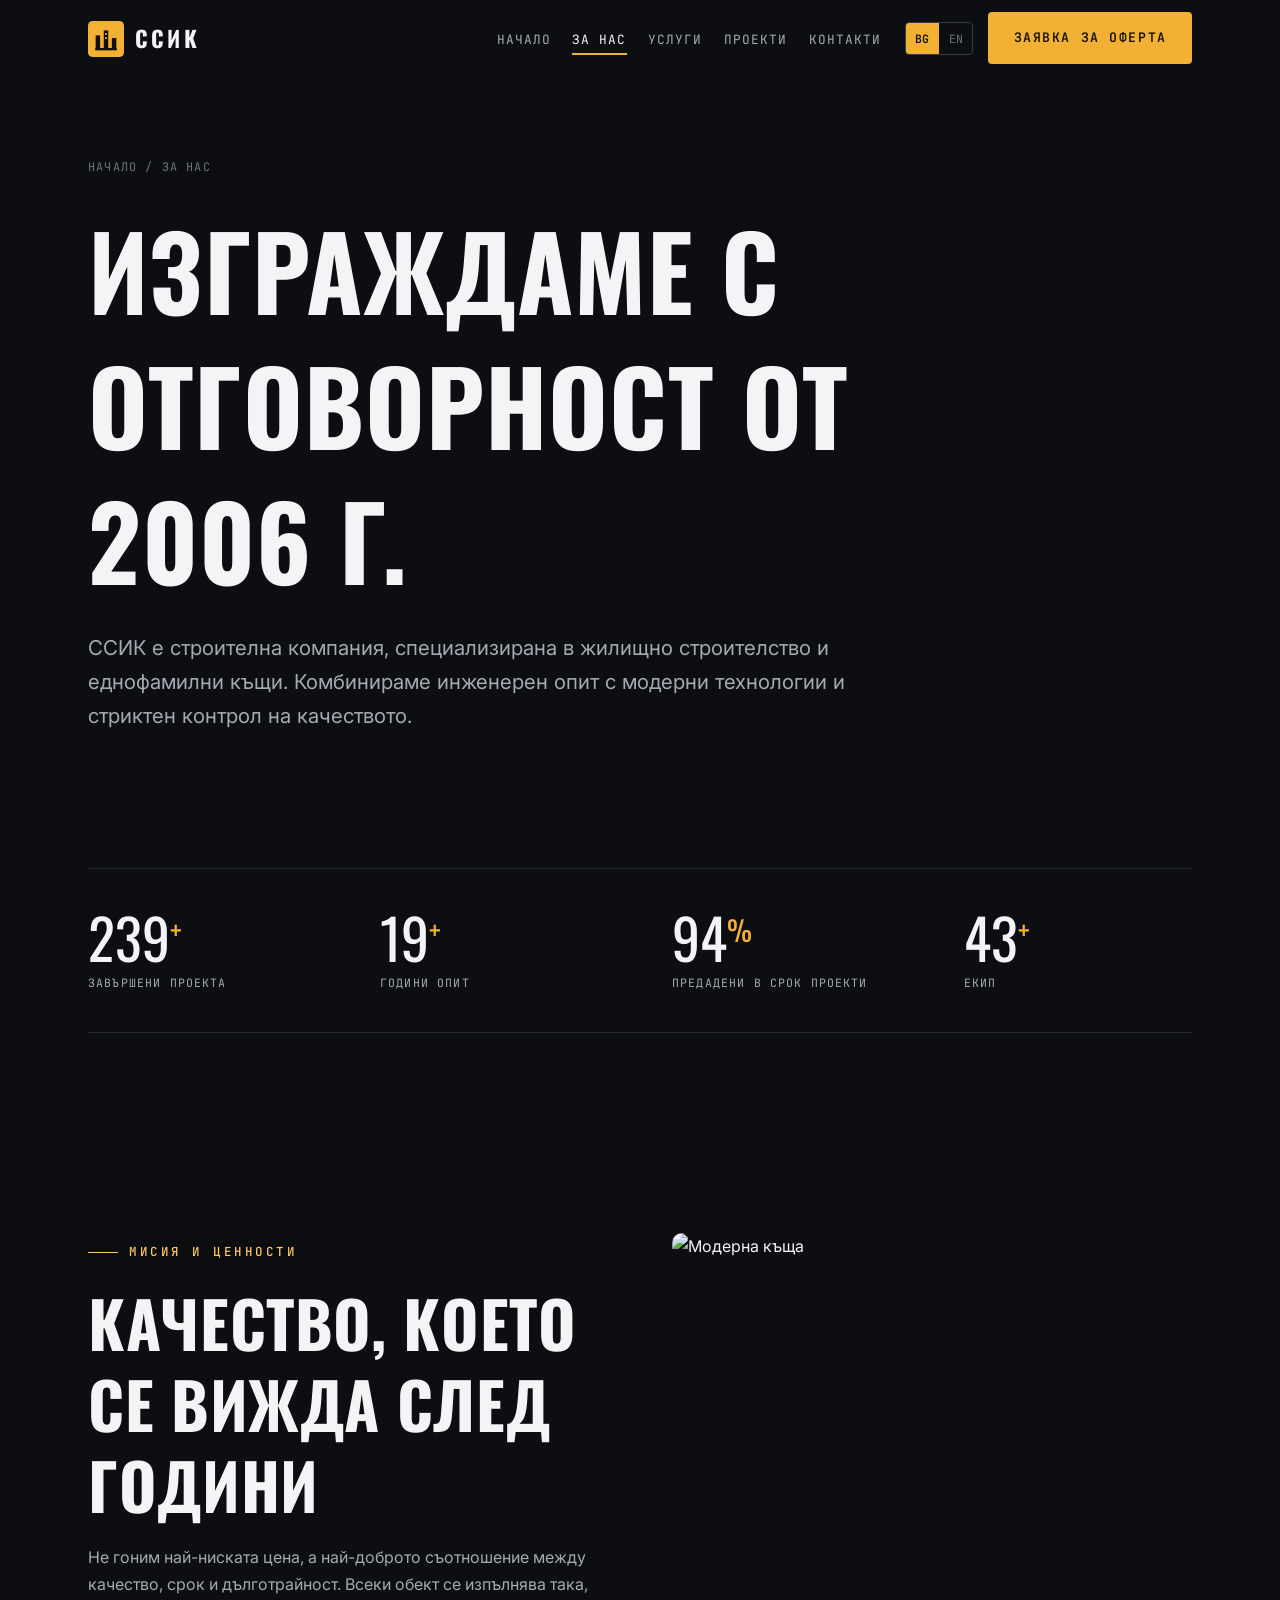
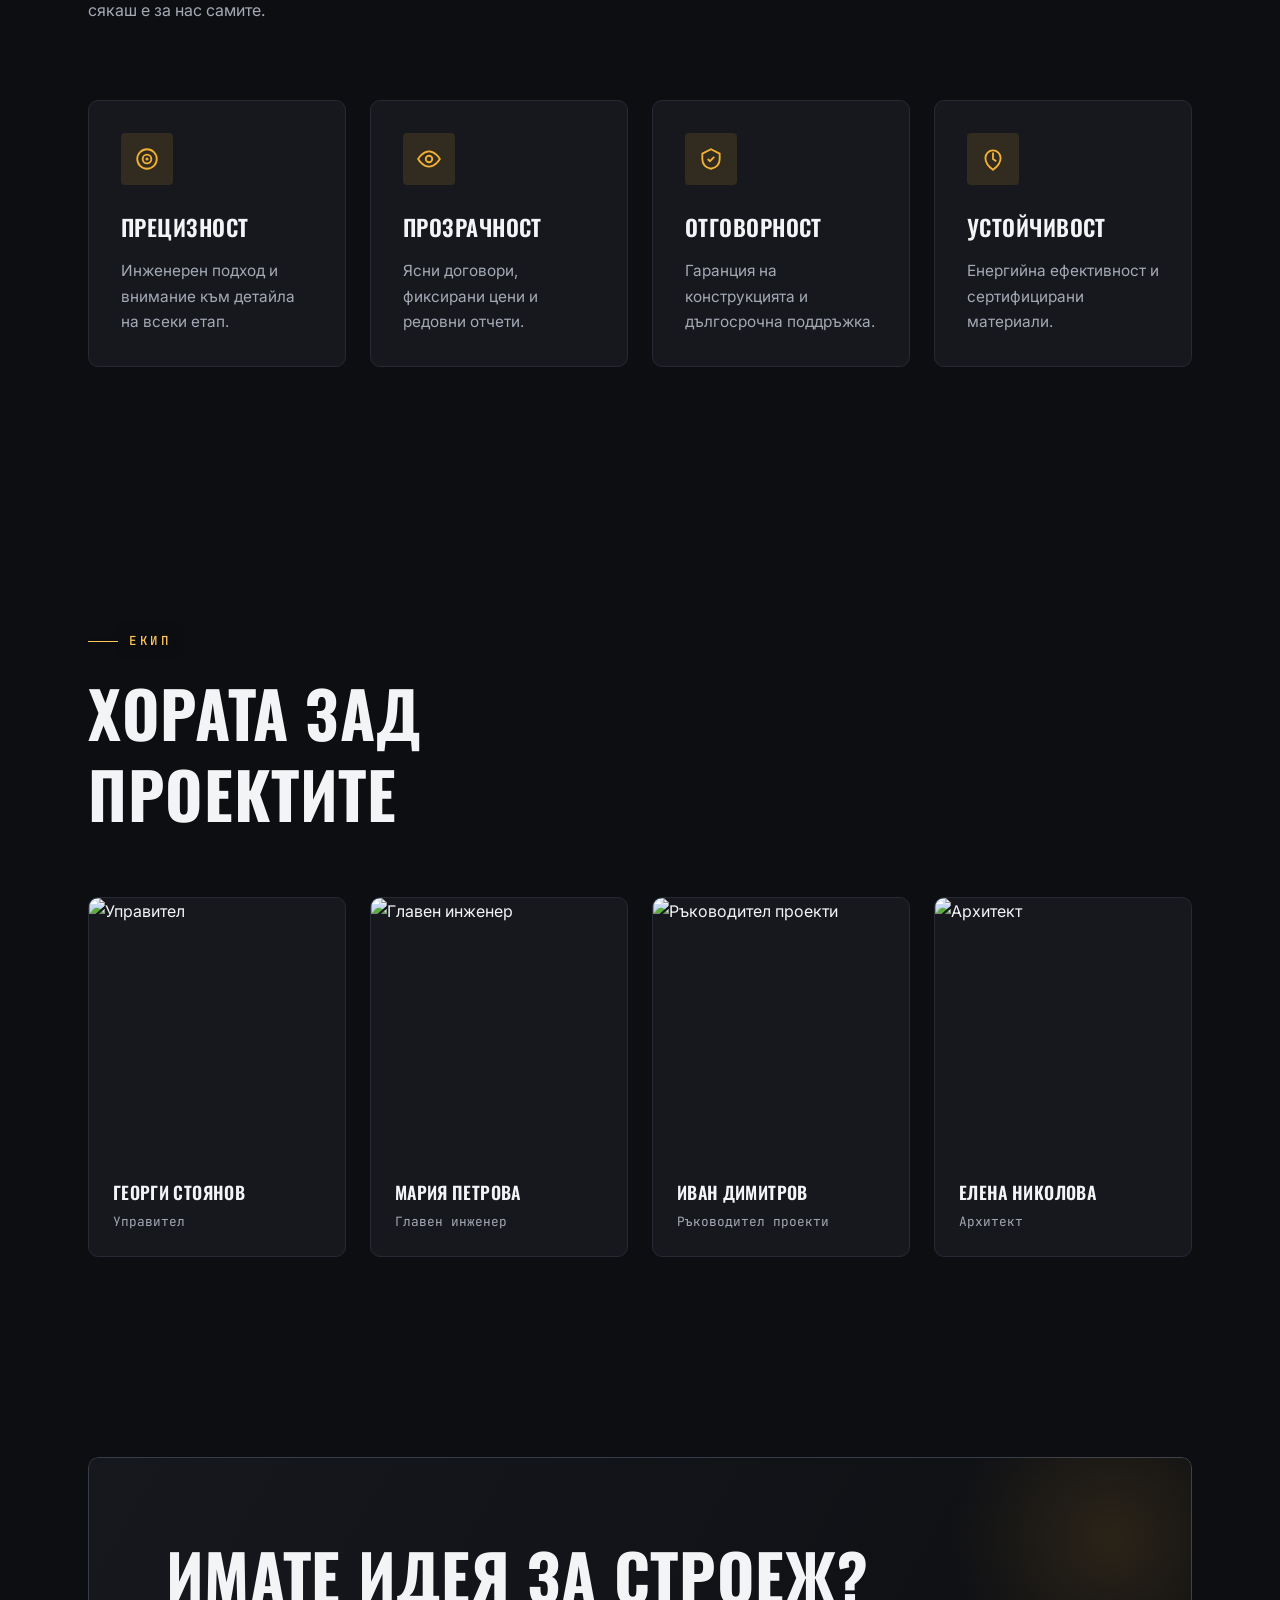
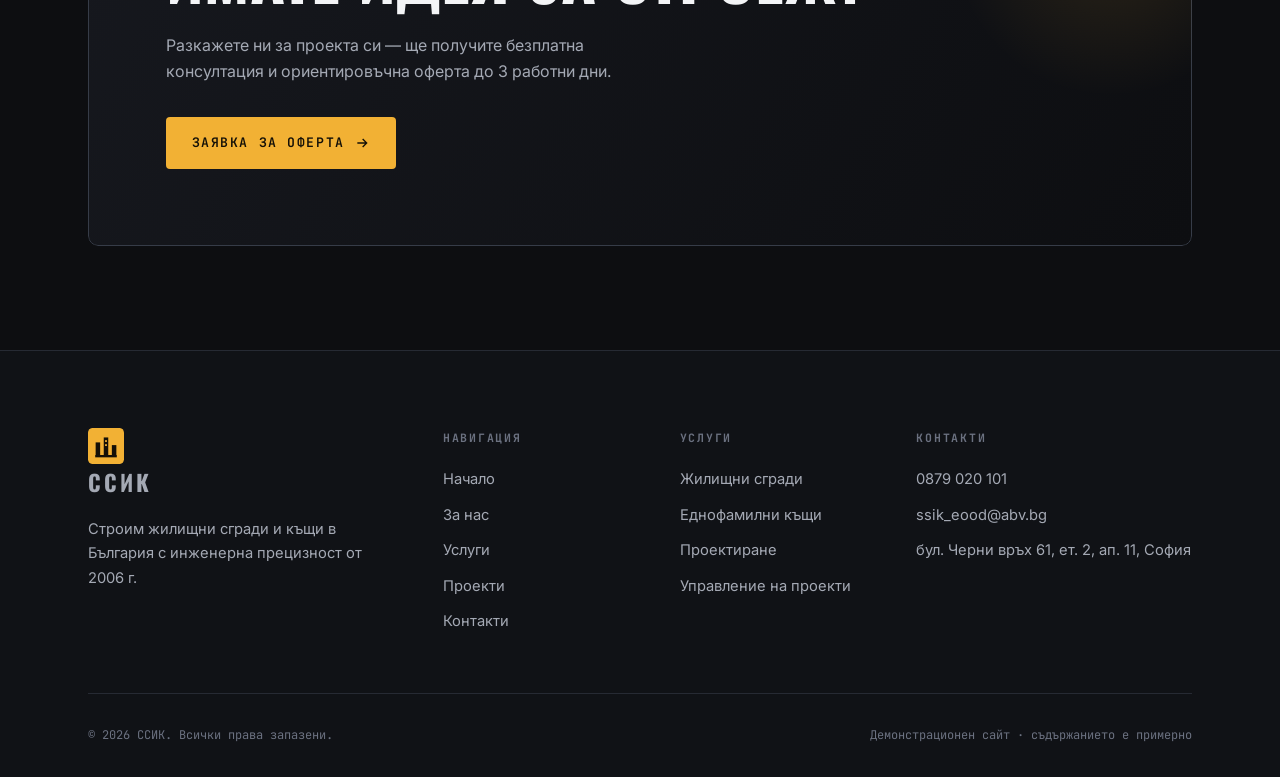
==== about.html @ 514c16e4 "Първоначална версия на сайта на ССИК Многостраничен двуезичен (BG/EN) статичен сайт за строителна ко" ====
<!DOCTYPE html>
<html lang="bg">
<head>
  <meta charset="UTF-8" />
  <meta name="viewport" content="width=device-width, initial-scale=1" />
  <title>За нас — ССИК</title>
  <meta name="description" content="ССИК — строителна компания за жилищно строителство и къщи в България от 2006 г. Мисия, ценности и екип." />
  <script>document.documentElement.classList.add('js');</script>
  <link rel="preconnect" href="https://fonts.googleapis.com" />
  <link rel="preconnect" href="https://fonts.gstatic.com" crossorigin />
  <link href="https://fonts.googleapis.com/css2?family=Oswald:wght@400;500;600;700&family=Inter:wght@300;400;500;600;700&family=JetBrains+Mono:wght@400;500&display=swap" rel="stylesheet" />
  <link rel="stylesheet" href="assets/css/styles.css?v=1783640327" />
</head>
<body>
  <header class="site-header">
    <div class="container">
      <a class="brand" href="index.html" aria-label="ССИК — начало">
        <img class="brand__logo" src="assets/img/logo-mark.svg" alt="" width="36" height="36" /><span class="brand__name">ССИК</span>
      </a>
      <nav class="nav" aria-label="Основна навигация">
        <div class="nav__panel">
          <ul class="nav__links">
            <li><a href="index.html" data-i18n="nav.home">Начало</a></li>
            <li><a href="about.html" aria-current="page" data-i18n="nav.about">За нас</a></li>
            <li><a href="services.html" data-i18n="nav.services">Услуги</a></li>
            <li><a href="projects.html" data-i18n="nav.projects">Проекти</a></li>
            <li><a href="contact.html" data-i18n="nav.contact">Контакти</a></li>
          </ul>
          <div class="nav__side">
            <div class="lang-toggle" role="group" aria-label="Език / Language">
              <button type="button" data-lang="bg" aria-pressed="true">BG</button>
              <button type="button" data-lang="en" aria-pressed="false">EN</button>
            </div>
            <a class="btn btn--primary" href="contact.html" data-i18n="nav.cta">Заявка за оферта</a>
          </div>
        </div>
        <button class="nav-toggle" aria-label="Меню" aria-expanded="false"><span></span><span></span><span></span></button>
      </nav>
    </div>
  </header>

  <main>
    <!-- PAGE HERO -->
    <section class="page-hero">
      <div class="container">
        <nav class="breadcrumb reveal"><a href="index.html" data-i18n="nav.home">Начало</a> / <span data-i18n="about.crumb">За нас</span></nav>
        <h1 class="display reveal-up" style="max-width:24ch" data-i18n="about.h1">Изграждаме с отговорност от 2006 г.</h1>
        <p class="lead reveal-up" style="margin-top:1.5rem" data-i18n="about.lead">ССИК е строителна компания, специализирана в жилищно строителство и еднофамилни къщи. Комбинираме инженерен опит с модерни технологии и стриктен контрол на качеството.</p>
      </div>
    </section>

    <!-- STATS STRIP -->
    <section class="section section--tight">
      <div class="container">
        <div class="hero__stats" data-stagger style="border-top:1px solid var(--border);border-bottom:1px solid var(--border);padding-block:2.5rem;margin:0;grid-template-columns:repeat(4,1fr)">
          <div class="stat"><div class="stat__num"><span data-count="250">0</span><sup>+</sup></div><div class="stat__label" data-i18n="home.stat1">Завършени проекта</div></div>
          <div class="stat"><div class="stat__num"><span data-count="20">0</span><sup>+</sup></div><div class="stat__label" data-i18n="home.stat2">Години опит</div></div>
          <div class="stat"><div class="stat__num"><span data-count="98">0</span><sup>%</sup></div><div class="stat__label" data-i18n="abt.badgeLabel">предадени в срок проекти</div></div>
          <div class="stat"><div class="stat__num"><span data-count="45">0</span><sup>+</sup></div><div class="stat__label" data-i18n="about.team.eyebrow">Екип</div></div>
        </div>
      </div>
    </section>

    <!-- MISSION / VALUES -->
    <section class="section">
      <div class="container">
        <div class="split">
          <div class="reveal-up">
            <p class="eyebrow" data-i18n="about.mv.eyebrow">Мисия и ценности</p>
            <h2 class="display" style="margin:1.25rem 0" data-i18n="about.mv.h2">Качество, което се вижда след години</h2>
            <p class="muted" data-i18n="about.mv.p">Не гоним най-ниската цена, а най-доброто съотношение между качество, срок и дълготрайност. Всеки обект се изпълнява така, сякаш е за нас самите.</p>
          </div>
          <div class="split__media reveal-scale" style="aspect-ratio:4/3">
            <img src="https://images.unsplash.com/photo-1523217582562-09d0def993a6?auto=format&fit=crop&w=1000&q=70" alt="Модерна къща" loading="lazy" />
          </div>
        </div>

        <div class="grid grid--2" data-stagger style="margin-top:clamp(3rem,6vw,5rem);grid-template-columns:repeat(4,1fr)">
          <article class="card">
            <div class="card__icon"><svg viewBox="0 0 24 24" fill="none" stroke="currentColor" stroke-width="1.7"><circle cx="12" cy="12" r="9"/><circle cx="12" cy="12" r="4"/><circle cx="12" cy="12" r="0.6" fill="currentColor"/></svg></div>
            <h3 data-i18n="about.v1.t">Прецизност</h3><p data-i18n="about.v1.d">Инженерен подход и внимание към детайла на всеки етап.</p>
          </article>
          <article class="card">
            <div class="card__icon"><svg viewBox="0 0 24 24" fill="none" stroke="currentColor" stroke-width="1.7"><path d="M2 12s4-7 10-7 10 7 10 7-4 7-10 7-10-7-10-7z"/><circle cx="12" cy="12" r="3"/></svg></div>
            <h3 data-i18n="about.v2.t">Прозрачност</h3><p data-i18n="about.v2.d">Ясни договори, фиксирани цени и редовни отчети.</p>
          </article>
          <article class="card">
            <div class="card__icon"><svg viewBox="0 0 24 24" fill="none" stroke="currentColor" stroke-width="1.7"><path d="M12 3l8 4v5c0 5-3.5 8-8 9-4.5-1-8-4-8-9V7z"/><path d="M9 12l2 2 4-4"/></svg></div>
            <h3 data-i18n="about.v3.t">Отговорност</h3><p data-i18n="about.v3.d">Гаранция на конструкцията и дългосрочна поддръжка.</p>
          </article>
          <article class="card">
            <div class="card__icon"><svg viewBox="0 0 24 24" fill="none" stroke="currentColor" stroke-width="1.7"><path d="M12 22c4-3 7-7 7-11a7 7 0 0 0-14 0c0 4 3 8 7 11z"/><path d="M12 6v6l3 2"/></svg></div>
            <h3 data-i18n="about.v4.t">Устойчивост</h3><p data-i18n="about.v4.d">Енергийна ефективност и сертифицирани материали.</p>
          </article>
        </div>
      </div>
    </section>

    <!-- TEAM -->
    <section class="section">
      <div class="container">
        <div class="section-head reveal-up">
          <p class="eyebrow" data-i18n="about.team.eyebrow">Екип</p>
          <h2 class="display" data-i18n="about.team.h2">Хората зад проектите</h2>
        </div>
        <div class="grid grid--3" data-stagger style="grid-template-columns:repeat(4,1fr)">
          <article class="card" style="padding:0;overflow:hidden">
            <img src="https://images.unsplash.com/photo-1560250097-0b93528c311a?auto=format&fit=crop&w=500&q=70" alt="Управител" loading="lazy" style="aspect-ratio:1;object-fit:cover;width:100%" />
            <div style="padding:1.5rem"><h3 style="font-size:1.1rem;margin-bottom:.25rem">Георги Стоянов</h3><p class="muted" style="font-family:var(--font-mono);font-size:.8rem" data-i18n="about.t1.role">Управител</p></div>
          </article>
          <article class="card" style="padding:0;overflow:hidden">
            <img src="https://images.unsplash.com/photo-1573496359142-b8d87734a5a2?auto=format&fit=crop&w=500&q=70" alt="Главен инженер" loading="lazy" style="aspect-ratio:1;object-fit:cover;width:100%" />
            <div style="padding:1.5rem"><h3 style="font-size:1.1rem;margin-bottom:.25rem">Мария Петрова</h3><p class="muted" style="font-family:var(--font-mono);font-size:.8rem" data-i18n="about.t2.role">Главен инженер</p></div>
          </article>
          <article class="card" style="padding:0;overflow:hidden">
            <img src="https://images.unsplash.com/photo-1500648767791-00dcc994a43e?auto=format&fit=crop&w=500&q=70" alt="Ръководител проекти" loading="lazy" style="aspect-ratio:1;object-fit:cover;width:100%" />
            <div style="padding:1.5rem"><h3 style="font-size:1.1rem;margin-bottom:.25rem">Иван Димитров</h3><p class="muted" style="font-family:var(--font-mono);font-size:.8rem" data-i18n="about.t3.role">Ръководител проекти</p></div>
          </article>
          <article class="card" style="padding:0;overflow:hidden">
            <img src="https://images.unsplash.com/photo-1580489944761-15a19d654956?auto=format&fit=crop&w=500&q=70" alt="Архитект" loading="lazy" style="aspect-ratio:1;object-fit:cover;width:100%" />
            <div style="padding:1.5rem"><h3 style="font-size:1.1rem;margin-bottom:.25rem">Елена Николова</h3><p class="muted" style="font-family:var(--font-mono);font-size:.8rem" data-i18n="about.t4.role">Архитект</p></div>
          </article>
        </div>
      </div>
    </section>

    <!-- CTA -->
    <section class="section section--tight">
      <div class="container">
        <div class="cta-band reveal-scale"><div class="cta-band__inner">
          <div>
            <h2 class="display" style="margin-bottom:1rem" data-i18n="cta.h2">Имате идея за строеж?</h2>
            <p class="muted" style="max-width:48ch" data-i18n="cta.p">Разкажете ни за проекта си — ще получите безплатна консултация и ориентировъчна оферта до 3 работни дни.</p>
          </div>
          <a class="btn btn--primary" href="contact.html"><span data-i18n="cta.btn">Заявка за оферта</span><svg viewBox="0 0 24 24" fill="none" stroke="currentColor" stroke-width="2"><path d="M5 12h14M13 6l6 6-6 6"/></svg></a>
        </div></div>
      </div>
    </section>
  </main>

  <footer class="site-footer">
    <div class="container">
      <div class="footer-grid">
        <div class="footer-col footer-brand">
          <a class="brand" href="index.html"><img class="brand__logo" src="assets/img/logo-mark.svg" alt="" width="36" height="36" /><span class="brand__name">ССИК</span></a>
          <p class="muted" data-i18n="ft.tag">Строим жилищни сгради и къщи в България с инженерна прецизност от 2006 г.</p>
        </div>
        <div class="footer-col"><h5 data-i18n="ft.nav">Навигация</h5>
          <a href="index.html" data-i18n="nav.home">Начало</a><a href="about.html" data-i18n="nav.about">За нас</a><a href="services.html" data-i18n="nav.services">Услуги</a><a href="projects.html" data-i18n="nav.projects">Проекти</a><a href="contact.html" data-i18n="nav.contact">Контакти</a>
        </div>
        <div class="footer-col"><h5 data-i18n="ft.services">Услуги</h5>
          <a href="services.html" data-i18n="svc.1.t">Жилищни сгради</a><a href="services.html" data-i18n="svc.2.t">Еднофамилни къщи</a><a href="services.html" data-i18n="svc.3.t">Проектиране</a><a href="services.html" data-i18n="svc.6.t">Управление на проекти</a>
        </div>
        <div class="footer-col"><h5 data-i18n="ft.contactTitle">Контакти</h5>
          <a href="tel:+359879020101">0879 020 101</a><a href="mailto:ssik_eood@abv.bg">ssik_eood@abv.bg</a><p data-i18n="ft.address">бул. Черни връх 61, ет. 2, ап. 11, София</p>
        </div>
      </div>
      <div class="footer-bottom">
        <span>© <span id="year">2026</span> ССИК. <span data-i18n="ft.rights">Всички права запазени.</span></span>
        <span data-i18n="ft.built">Демонстрационен сайт · съдържанието е примерно</span>
      </div>
    </div>
  </footer>

  <script src="https://cdnjs.cloudflare.com/ajax/libs/gsap/3.12.5/gsap.min.js" defer></script>
  <script src="https://cdnjs.cloudflare.com/ajax/libs/gsap/3.12.5/ScrollTrigger.min.js" defer></script>
  <script src="assets/js/i18n.js?v=1783640327" defer></script>
  <script src="assets/js/main.js?v=1783640327" defer></script>
  <script>document.getElementById('year').textContent = new Date().getFullYear();</script>
</body>
</html>
---- assets/css/styles.css ----
/* ============================================================
   МОНОЛИТ — Design System
   Dark / Industrial. Concrete + amber. Bilingual (BG/EN).
   Fonts: Oswald (display), Inter (body), JetBrains Mono (labels)
   ============================================================ */

/* ---------- Design tokens ---------- */
:root {
  /* surfaces */
  --bg:            #0d0e11;
  --bg-grid:       #101216;
  --surface:       #16181e;
  --surface-2:     #1c1f27;
  --border:        #262a33;
  --border-strong: #363c48;

  /* text */
  --fg:        #f3f4f6;
  --fg-muted:  #a4a9b4;
  --fg-dim:    #6b7180;

  /* brand */
  --accent:        #f2b134;   /* safety amber */
  --accent-2:      #e0902a;
  --accent-bright: #ffc65a;
  --accent-soft:   rgba(242, 177, 52, 0.12);
  --accent-contrast:#141007;
  --steel:         #7c8698;

  /* type */
  --font-display: "Oswald", "Arial Narrow", sans-serif;
  --font-body:    "Inter", system-ui, -apple-system, sans-serif;
  --font-mono:    "JetBrains Mono", ui-monospace, monospace;

  /* rhythm */
  --container: 1200px;
  --gutter: clamp(1.25rem, 4vw, 3rem);
  --radius: 4px;
  --radius-lg: 10px;

  /* motion */
  --ease-out: cubic-bezier(0.16, 1, 0.3, 1);
  --dur: 240ms;

  /* header */
  --header-h: 78px;
}

/* ---------- Reset / base ---------- */
*, *::before, *::after { box-sizing: border-box; }
* { margin: 0; }

html { scroll-behavior: smooth; -webkit-text-size-adjust: 100%; }
@media (prefers-reduced-motion: reduce) { html { scroll-behavior: auto; } }

body {
  font-family: var(--font-body);
  background: var(--bg);
  color: var(--fg);
  line-height: 1.65;
  font-size: 16px;
  -webkit-font-smoothing: antialiased;
  text-rendering: optimizeLegibility;
  overflow-x: hidden;
}

img, picture, svg, video { display: block; max-width: 100%; }
a { color: inherit; text-decoration: none; }
button { font: inherit; cursor: pointer; border: none; background: none; color: inherit; }
ul { list-style: none; padding: 0; }
:focus-visible { outline: 2px solid var(--accent); outline-offset: 3px; border-radius: 2px; }

/* subtle concrete grid backdrop */
body::before {
  content: "";
  position: fixed;
  inset: 0;
  z-index: -2;
  background:
    linear-gradient(var(--bg-grid) 1px, transparent 1px) 0 0 / 100% 84px,
    linear-gradient(90deg, var(--bg-grid) 1px, transparent 1px) 0 0 / 84px 100%;
  opacity: 0.5;
  pointer-events: none;
  -webkit-mask-image: radial-gradient(ellipse at 50% 0%, #000 0%, transparent 75%);
          mask-image: radial-gradient(ellipse at 50% 0%, #000 0%, transparent 75%);
}

/* ---------- Layout ---------- */
.container {
  width: 100%;
  max-width: var(--container);
  margin-inline: auto;
  padding-inline: var(--gutter);
}
.section { padding-block: clamp(4.5rem, 10vw, 8rem); position: relative; }
.section--tight { padding-block: clamp(3rem, 6vw, 4.5rem); }

/* ---------- Typography ---------- */
.display {
  font-family: var(--font-display);
  font-weight: 700;
  line-height: 1.26;
  letter-spacing: 0.01em;
  text-transform: uppercase;
}
h1.display { font-size: clamp(2.75rem, 8vw, 6.5rem); line-height: 1.32; }
h2.display { font-size: clamp(2.1rem, 5.5vw, 4rem); }
h3.display { font-size: clamp(1.5rem, 3vw, 2.25rem); }

.lead { font-size: clamp(1.05rem, 1.6vw, 1.3rem); color: var(--fg-muted); max-width: 60ch; }

.eyebrow {
  font-family: var(--font-mono);
  font-size: 0.78rem;
  font-weight: 500;
  letter-spacing: 0.28em;
  text-transform: uppercase;
  color: var(--accent-bright);
  /* dark halo keeps it legible over photos as well as flat dark surfaces */
  text-shadow: 0 0 1px rgba(13,14,17,0.95), 0 1px 3px rgba(13,14,17,0.9), 0 0 16px rgba(13,14,17,0.75);
  display: inline-flex;
  align-items: center;
  gap: 0.7rem;
}
.eyebrow::before {
  content: "";
  width: 30px; height: 1px;
  background: var(--accent-bright);
  box-shadow: 0 1px 4px rgba(13,14,17,0.8);
  display: inline-block;
}

.text-accent { color: var(--accent); }
.muted { color: var(--fg-muted); }

.section-head { max-width: 62ch; margin-bottom: clamp(2.5rem, 5vw, 4rem); }
.section-head .eyebrow { margin-bottom: 1.25rem; }
.section-head h2 { margin-bottom: 1.25rem; }

/* ---------- Buttons ---------- */
.btn {
  display: inline-flex;
  align-items: center;
  gap: 0.6rem;
  font-family: var(--font-mono);
  font-size: 0.82rem;
  letter-spacing: 0.12em;
  text-transform: uppercase;
  padding: 0.95rem 1.6rem;
  border-radius: var(--radius);
  transition: transform var(--dur) var(--ease-out),
              background-color var(--dur) var(--ease-out),
              color var(--dur) var(--ease-out),
              border-color var(--dur) var(--ease-out);
  will-change: transform;
}
.btn svg { width: 16px; height: 16px; transition: transform var(--dur) var(--ease-out); }
.btn:active { transform: translateY(1px); }

.btn--primary { background: var(--accent); color: var(--accent-contrast); font-weight: 600; }
.btn--primary:hover { background: #ffc65a; transform: translateY(-2px); }
.btn--primary:hover svg { transform: translateX(4px); }

.btn--ghost { border: 1px solid var(--border-strong); color: var(--fg); }
.btn--ghost:hover { border-color: var(--accent); color: var(--accent); transform: translateY(-2px); }

/* ---------- Header / Nav ---------- */
.site-header {
  position: fixed;
  inset: 0 0 auto 0;
  height: var(--header-h);
  z-index: 100;
  display: flex;
  align-items: center;
  transition: background-color var(--dur) var(--ease-out),
              backdrop-filter var(--dur) var(--ease-out),
              border-color var(--dur) var(--ease-out);
  border-bottom: 1px solid transparent;
}
.site-header.is-scrolled {
  background: rgba(13, 14, 17, 0.82);
  backdrop-filter: blur(14px);
  -webkit-backdrop-filter: blur(14px);
  border-bottom-color: var(--border);
}
.site-header .container { display: flex; align-items: center; justify-content: space-between; gap: 1.5rem; }

.brand { display: flex; align-items: center; gap: 0.7rem; }
.brand__logo { width: 36px; height: 36px; flex: none; border-radius: 4px; }
.brand__name {
  font-family: var(--font-display); font-weight: 700;
  font-size: 1.4rem; letter-spacing: 0.14em; text-transform: uppercase;
}
.brand__name b { color: var(--accent); font-weight: 700; }

.nav { display: flex; align-items: center; gap: 1.5rem; }
.nav__links { display: flex; align-items: center; gap: 1.35rem; }
.nav__links a {
  font-family: var(--font-mono);
  font-size: 0.8rem; letter-spacing: 0.08em; text-transform: uppercase;
  color: var(--fg-muted);
  position: relative; padding-block: 0.4rem;
  transition: color var(--dur) var(--ease-out);
}
.nav__links a::after {
  content: ""; position: absolute; left: 0; bottom: 0;
  width: 100%; height: 2px; background: var(--accent);
  transform: scaleX(0); transform-origin: left;
  transition: transform var(--dur) var(--ease-out);
}
.nav__links a:hover, .nav__links a[aria-current="page"] { color: var(--fg); }
.nav__links a:hover::after, .nav__links a[aria-current="page"]::after { transform: scaleX(1); }

.nav__side { display: flex; align-items: center; gap: 0.9rem; }

.lang-toggle {
  display: inline-flex; border: 1px solid var(--border-strong); border-radius: var(--radius);
  overflow: hidden; font-family: var(--font-mono); font-size: 0.72rem; letter-spacing: 0.06em;
}
.lang-toggle button { padding: 0.4rem 0.6rem; color: var(--fg-dim); transition: all var(--dur) var(--ease-out); }
.lang-toggle button.is-active { background: var(--accent); color: var(--accent-contrast); font-weight: 600; }

.nav-toggle {
  display: none; width: 44px; height: 44px; flex: none;
  align-items: center; justify-content: center; flex-direction: column; gap: 5px;
}
.nav-toggle span { width: 24px; height: 2px; background: var(--fg); transition: transform var(--dur) var(--ease-out), opacity var(--dur); }
.nav-toggle[aria-expanded="true"] span:nth-child(1) { transform: translateY(7px) rotate(45deg); }
.nav-toggle[aria-expanded="true"] span:nth-child(2) { opacity: 0; }
.nav-toggle[aria-expanded="true"] span:nth-child(3) { transform: translateY(-7px) rotate(-45deg); }

/* ---------- Hero ---------- */
.hero {
  position: relative;
  min-height: 100svh;
  display: flex; align-items: flex-end;
  padding-top: var(--header-h);
  overflow: hidden;
}
.hero__media { position: absolute; inset: 0; z-index: -1; }
.hero__media img { width: 100%; height: 120%; object-fit: cover; will-change: transform; }
.hero__media::after {
  content: ""; position: absolute; inset: 0;
  background:
    linear-gradient(180deg, rgba(13,14,17,0.55) 0%, rgba(13,14,17,0.15) 35%, rgba(13,14,17,0.9) 100%),
    linear-gradient(90deg, rgba(13,14,17,0.9) 0%, rgba(13,14,17,0.55) 48%, transparent 80%);
}
/* secondary CTA must stay legible over the hero photo */
.hero .btn--ghost {
  border-color: rgba(255,255,255,0.55);
  background: rgba(13,14,17,0.45);
  backdrop-filter: blur(6px);
  -webkit-backdrop-filter: blur(6px);
  color: #fff;
}
.hero .btn--ghost:hover {
  border-color: var(--accent);
  color: var(--accent);
  background: rgba(13,14,17,0.68);
}

.hero__inner { padding: clamp(2.25rem, 6vw, 4.5rem) 0 clamp(2.5rem, 6vw, 4.5rem); width: 100%; }
.hero h1 { margin: 1.25rem 0; max-width: 16ch; line-height: 1.06; }
.hero h1 .stroke {
  color: var(--accent);
}
.hero .lead { margin-bottom: 2rem; }
.hero__actions { display: flex; flex-wrap: wrap; gap: 1rem; }

.hero__stats {
  display: grid; grid-template-columns: repeat(3, auto);
  gap: clamp(1.5rem, 5vw, 4rem);
  margin-top: clamp(1.75rem, 4vw, 3rem);
  padding-top: 1.75rem; border-top: 1px solid var(--border);
}
.stat__num { font-family: var(--font-display); font-size: clamp(2.25rem, 5vw, 3.5rem); line-height: 1; color: var(--fg); }
.stat__num sup { color: var(--accent); font-size: 0.5em; vertical-align: super; }
.stat__label { font-family: var(--font-mono); font-size: 0.72rem; letter-spacing: 0.1em; text-transform: uppercase; color: var(--fg-muted); margin-top: 0.5rem; }

.scroll-hint {
  position: absolute; right: var(--gutter); bottom: 2rem;
  display: flex; flex-direction: column; align-items: center; gap: 0.75rem;
  font-family: var(--font-mono); font-size: 0.65rem; letter-spacing: 0.2em; text-transform: uppercase; color: var(--fg-dim);
  writing-mode: vertical-rl;
}
.scroll-hint::after { content: ""; width: 1px; height: 48px; background: linear-gradient(var(--accent), transparent); animation: scrollpulse 2s var(--ease-out) infinite; }
@keyframes scrollpulse { 0%{transform:scaleY(0);transform-origin:top} 50%{transform:scaleY(1);transform-origin:top} 51%{transform-origin:bottom} 100%{transform:scaleY(0);transform-origin:bottom} }

/* ---------- Cards / grids ---------- */
.grid { display: grid; gap: 1.5rem; }
.grid--3 { grid-template-columns: repeat(3, 1fr); }
.grid--2 { grid-template-columns: repeat(2, 1fr); }

.card {
  background: var(--surface);
  border: 1px solid var(--border);
  border-radius: var(--radius-lg);
  padding: 2rem;
  transition: transform var(--dur) var(--ease-out), border-color var(--dur) var(--ease-out), background-color var(--dur) var(--ease-out);
  position: relative;
  overflow: hidden;
}
.card:hover { transform: translateY(-6px); border-color: var(--border-strong); background: var(--surface-2); }
.card__index { font-family: var(--font-mono); font-size: 0.8rem; color: var(--fg-dim); letter-spacing: 0.1em; }
.card__icon {
  width: 52px; height: 52px; border-radius: var(--radius); display: grid; place-items: center;
  background: var(--accent-soft); color: var(--accent); margin-bottom: 1.5rem;
}
.card__icon svg { width: 26px; height: 26px; }
.card h3 { font-family: var(--font-display); font-weight: 600; font-size: 1.4rem; text-transform: uppercase; letter-spacing: 0.02em; margin-bottom: 0.75rem; }
.card p { color: var(--fg-muted); font-size: 0.96rem; }
.card__line { position: absolute; left: 0; top: 0; width: 3px; height: 100%; background: var(--accent); transform: scaleY(0); transform-origin: top; transition: transform var(--dur) var(--ease-out); }
.card:hover .card__line { transform: scaleY(1); }

/* ---------- Projects ---------- */
.projects-grid { display: grid; grid-template-columns: repeat(12, 1fr); gap: 1.25rem; }
.project {
  position: relative; border-radius: var(--radius-lg); overflow: hidden;
  min-height: 340px; display: flex; align-items: flex-end;
  border: 1px solid var(--border);
  isolation: isolate;
}
.project.col-7 { grid-column: span 7; }
.project.col-5 { grid-column: span 5; }
.project.col-6 { grid-column: span 6; }
.project.col-12 { grid-column: span 12; min-height: 420px; }
.project img { position: absolute; inset: 0; width: 100%; height: 100%; object-fit: cover; z-index: -1; transition: transform 600ms var(--ease-out); }
.project::after { content: ""; position: absolute; inset: 0; z-index: -1; background: linear-gradient(180deg, transparent 30%, rgba(13,14,17,0.92) 100%); }
.project:hover img { transform: scale(1.06); }
.project__body { padding: 2rem; width: 100%; }
.project__tag {
  font-family: var(--font-mono); font-size: 0.7rem; font-weight: 500;
  letter-spacing: 0.15em; text-transform: uppercase;
  color: var(--accent-bright);
  text-shadow: 0 0 1px rgba(13,14,17,0.95), 0 1px 3px rgba(13,14,17,0.9), 0 0 16px rgba(13,14,17,0.75);
}
.project__title { font-family: var(--font-display); font-weight: 600; font-size: clamp(1.4rem, 2.5vw, 2rem); text-transform: uppercase; margin-top: 0.5rem; }
.project__meta { display: flex; gap: 1.5rem; margin-top: 0.75rem; color: var(--fg-muted); font-size: 0.85rem; font-family: var(--font-mono); }

/* ---------- Split / feature ---------- */
.split { display: grid; grid-template-columns: 1fr 1fr; gap: clamp(2rem, 5vw, 4.5rem); align-items: center; }
.split__media { position: relative; border-radius: var(--radius-lg); overflow: hidden; aspect-ratio: 4 / 5; }
.split__media img { width: 100%; height: 100%; object-fit: cover; }
.split__badge {
  position: absolute; bottom: 1.5rem; left: 1.5rem; right: 1.5rem;
  background: rgba(13,14,17,0.72); backdrop-filter: blur(10px); -webkit-backdrop-filter: blur(10px);
  border: 1px solid var(--border-strong); border-radius: var(--radius); padding: 1.25rem 1.5rem;
  display: flex; align-items: center; gap: 1.25rem;
}
.split__badge .stat__num { font-size: 2.25rem; }

.checklist { display: grid; gap: 1rem; margin-top: 2rem; }
.checklist li { display: flex; gap: 0.9rem; align-items: flex-start; color: var(--fg-muted); }
.checklist svg { width: 22px; height: 22px; flex: none; color: var(--accent); margin-top: 2px; }
.checklist b { color: var(--fg); font-weight: 600; }

/* ---------- Process steps ---------- */
.steps { display: grid; grid-template-columns: repeat(4, 1fr); gap: 1.5rem; counter-reset: step; }
.step { padding: 2rem 0 0; border-top: 2px solid var(--border); position: relative; }
.step::before {
  counter-increment: step; content: "0" counter(step);
  font-family: var(--font-display); font-size: 2.5rem; color: var(--accent); line-height: 1; display: block; margin-bottom: 1rem;
}
.step::after { content: ""; position: absolute; top: -2px; left: 0; width: 40%; height: 2px; background: var(--accent); }
.step h4 { font-family: var(--font-display); text-transform: uppercase; font-size: 1.2rem; font-weight: 600; margin-bottom: 0.5rem; }
.step p { color: var(--fg-muted); font-size: 0.92rem; }

/* ---------- CTA band ---------- */
.cta-band { position: relative; overflow: hidden; border-radius: var(--radius-lg); }
.cta-band__inner {
  position: relative; z-index: 1;
  background: linear-gradient(120deg, var(--surface) 0%, var(--bg) 100%);
  border: 1px solid var(--border-strong);
  border-radius: var(--radius-lg);
  padding: clamp(2.5rem, 6vw, 5rem);
  display: flex; flex-wrap: wrap; align-items: center; justify-content: space-between; gap: 2rem;
}
.cta-band__inner::before {
  content: ""; position: absolute; right: -80px; top: -80px; width: 320px; height: 320px;
  background: radial-gradient(circle, var(--accent-soft), transparent 70%); pointer-events: none;
}

/* ---------- Footer ---------- */
.site-footer { border-top: 1px solid var(--border); background: var(--bg-grid); padding-block: clamp(3.5rem, 6vw, 5rem) 2rem; margin-top: 2rem; }
.footer-grid { display: grid; grid-template-columns: 1.6fr 1fr 1fr 1.4fr; gap: 2.5rem; padding-bottom: 3rem; border-bottom: 1px solid var(--border); }
.footer-col h5 { font-family: var(--font-mono); font-size: 0.72rem; letter-spacing: 0.15em; text-transform: uppercase; color: var(--fg-dim); margin-bottom: 1.25rem; }
.footer-col a, .footer-col p { color: var(--fg-muted); display: block; margin-bottom: 0.7rem; font-size: 0.92rem; transition: color var(--dur); }
.footer-col a:hover { color: var(--accent); }
.footer-brand p { max-width: 34ch; margin-top: 1rem; }
.footer-bottom { display: flex; flex-wrap: wrap; justify-content: space-between; gap: 1rem; padding-top: 2rem; color: var(--fg-dim); font-family: var(--font-mono); font-size: 0.75rem; }

/* ---------- Forms ---------- */
.form { display: grid; gap: 1.25rem; }
.form__row { display: grid; grid-template-columns: 1fr 1fr; gap: 1.25rem; }
.field { display: grid; gap: 0.5rem; }
.field label { font-family: var(--font-mono); font-size: 0.74rem; letter-spacing: 0.08em; text-transform: uppercase; color: var(--fg-muted); }
.field label .req { color: var(--accent); }
.field input, .field select, .field textarea {
  background: var(--surface); border: 1px solid var(--border); border-radius: var(--radius);
  padding: 0.9rem 1rem; color: var(--fg); font: inherit; font-size: 0.95rem;
  transition: border-color var(--dur) var(--ease-out), background-color var(--dur);
  width: 100%;
}
.field input:focus, .field select:focus, .field textarea:focus { outline: none; border-color: var(--accent); background: var(--surface-2); }
.field textarea { resize: vertical; min-height: 130px; }
.field .error-msg { color: #ff6b6b; font-size: 0.8rem; display: none; }
.field.invalid input, .field.invalid textarea, .field.invalid select { border-color: #ff6b6b; }
.field.invalid .error-msg { display: block; }
.form__status { font-size: 0.9rem; padding: 0.9rem 1rem; border-radius: var(--radius); display: none; }
.form__status.ok { display: block; background: rgba(76,175,80,0.12); color: #7dd08a; border: 1px solid rgba(76,175,80,0.3); }

/* ---------- Info / contact tiles ---------- */
.info-tiles { display: grid; gap: 1rem; }
.info-tile { display: flex; gap: 1.1rem; align-items: flex-start; padding: 1.4rem; background: var(--surface); border: 1px solid var(--border); border-radius: var(--radius-lg); }
.info-tile__icon { width: 44px; height: 44px; flex: none; border-radius: var(--radius); background: var(--accent-soft); color: var(--accent); display: grid; place-items: center; }
.info-tile__icon svg { width: 22px; height: 22px; }
.info-tile h4 { font-size: 0.95rem; margin-bottom: 0.2rem; }
.info-tile p, .info-tile a { color: var(--fg-muted); font-size: 0.92rem; }
.info-tile a:hover { color: var(--accent); }
.info-tile--link { transition: border-color var(--dur) var(--ease-out), transform var(--dur) var(--ease-out); }
.info-tile--link:hover { border-color: var(--border-strong); transform: translateY(-2px); }

/* ---------- Map ---------- */
.map { position: relative; margin-top: 1rem; border-radius: var(--radius-lg); overflow: hidden; border: 1px solid var(--border); aspect-ratio: 16 / 11; background: var(--surface); }
.map iframe { width: 100%; height: 100%; border: 0; display: block; filter: invert(0.92) hue-rotate(180deg) brightness(0.95) contrast(0.92) saturate(0.8); }
.map__open {
  position: absolute; right: 0.9rem; bottom: 0.9rem; z-index: 2;
  background: rgba(13,14,17,0.85); backdrop-filter: blur(8px); -webkit-backdrop-filter: blur(8px);
  border: 1px solid var(--border-strong); color: var(--fg);
}
.map__open:hover { border-color: var(--accent); color: var(--accent); transform: none; }

/* ---------- Page hero (interior pages) ---------- */
.page-hero { padding-top: calc(var(--header-h) + clamp(3rem, 7vw, 5rem)); padding-bottom: clamp(2.5rem, 5vw, 4rem); position: relative; }
.page-hero .breadcrumb { font-family: var(--font-mono); font-size: 0.74rem; letter-spacing: 0.1em; text-transform: uppercase; color: var(--fg-dim); margin-bottom: 1.5rem; }
.page-hero .breadcrumb a:hover { color: var(--accent); }

/* ---------- Logos strip ---------- */
.logos { display: flex; flex-wrap: wrap; align-items: center; gap: clamp(2rem, 6vw, 4rem); opacity: 0.6; }
.logos span { font-family: var(--font-display); font-size: 1.4rem; letter-spacing: 0.05em; text-transform: uppercase; color: var(--fg-muted); }

/* ---------- Reveal animations (only when JS active) ---------- */
.js .reveal { opacity: 0; }
.js .reveal-up { opacity: 0; transform: translateY(34px); }
.js .reveal-scale { opacity: 0; transform: scale(0.96); }
@media (prefers-reduced-motion: reduce) {
  .js .reveal, .js .reveal-up, .js .reveal-scale { opacity: 1 !important; transform: none !important; }
  .hero__media img { height: 100%; }
}

/* ---------- Mobile nav panel ---------- */
.nav__panel { display: contents; }

/* ---------- Responsive ---------- */
@media (max-width: 1024px) {
  .footer-grid { grid-template-columns: 1fr 1fr; }
  .steps { grid-template-columns: repeat(2, 1fr); }
}
@media (max-width: 720px) {
  .nav-toggle { display: flex; }
  .nav__panel {
    display: flex; position: fixed; inset: var(--header-h) 0 auto 0;
    flex-direction: column; gap: 0; align-items: stretch;
    background: rgba(13,14,17,0.97); backdrop-filter: blur(16px); -webkit-backdrop-filter: blur(16px);
    border-bottom: 1px solid var(--border);
    padding: 1rem var(--gutter) 2rem;
    transform: translateY(-120%); transition: transform 320ms var(--ease-out);
    max-height: calc(100svh - var(--header-h)); overflow-y: auto;
  }
  .nav.is-open .nav__panel { transform: translateY(0); }
  .nav__links { flex-direction: column; align-items: stretch; gap: 0; }
  .nav__links a { padding: 1.05rem 0; border-bottom: 1px solid var(--border); font-size: 1rem; }
  .nav__links a::after { display: none; }
  .nav__side { padding-top: 1.25rem; justify-content: space-between; }
  .split, .grid--3, .grid--2 { grid-template-columns: 1fr; }
  .projects-grid { grid-template-columns: 1fr; }
  .project.col-7, .project.col-5, .project.col-6, .project.col-12 { grid-column: span 1; min-height: 320px; }
  .hero__stats { grid-template-columns: repeat(3, 1fr); gap: 1rem; }
  .stat__num { font-size: 2rem; }
  .form__row { grid-template-columns: 1fr; }
  .steps { grid-template-columns: 1fr; }
}
@media (max-width: 480px) {
  .hero__stats { grid-template-columns: repeat(3, 1fr); gap: 0.75rem; margin-top: 1.1rem; }
  .hero h1 { margin: 0.9rem 0; }
  .hero .lead { margin-bottom: 1.4rem; }
  .hero__stats .stat__num { font-size: 1.5rem; }
  .hero__stats .stat__label { font-size: 0.6rem; letter-spacing: 0.05em; }
  .footer-grid { grid-template-columns: 1fr; }
  .cta-band__inner { flex-direction: column; align-items: flex-start; }
  .btn { width: 100%; justify-content: center; }
  .hero__actions { width: 100%; }
}

/* print / no-js safety handled by .js gating above */
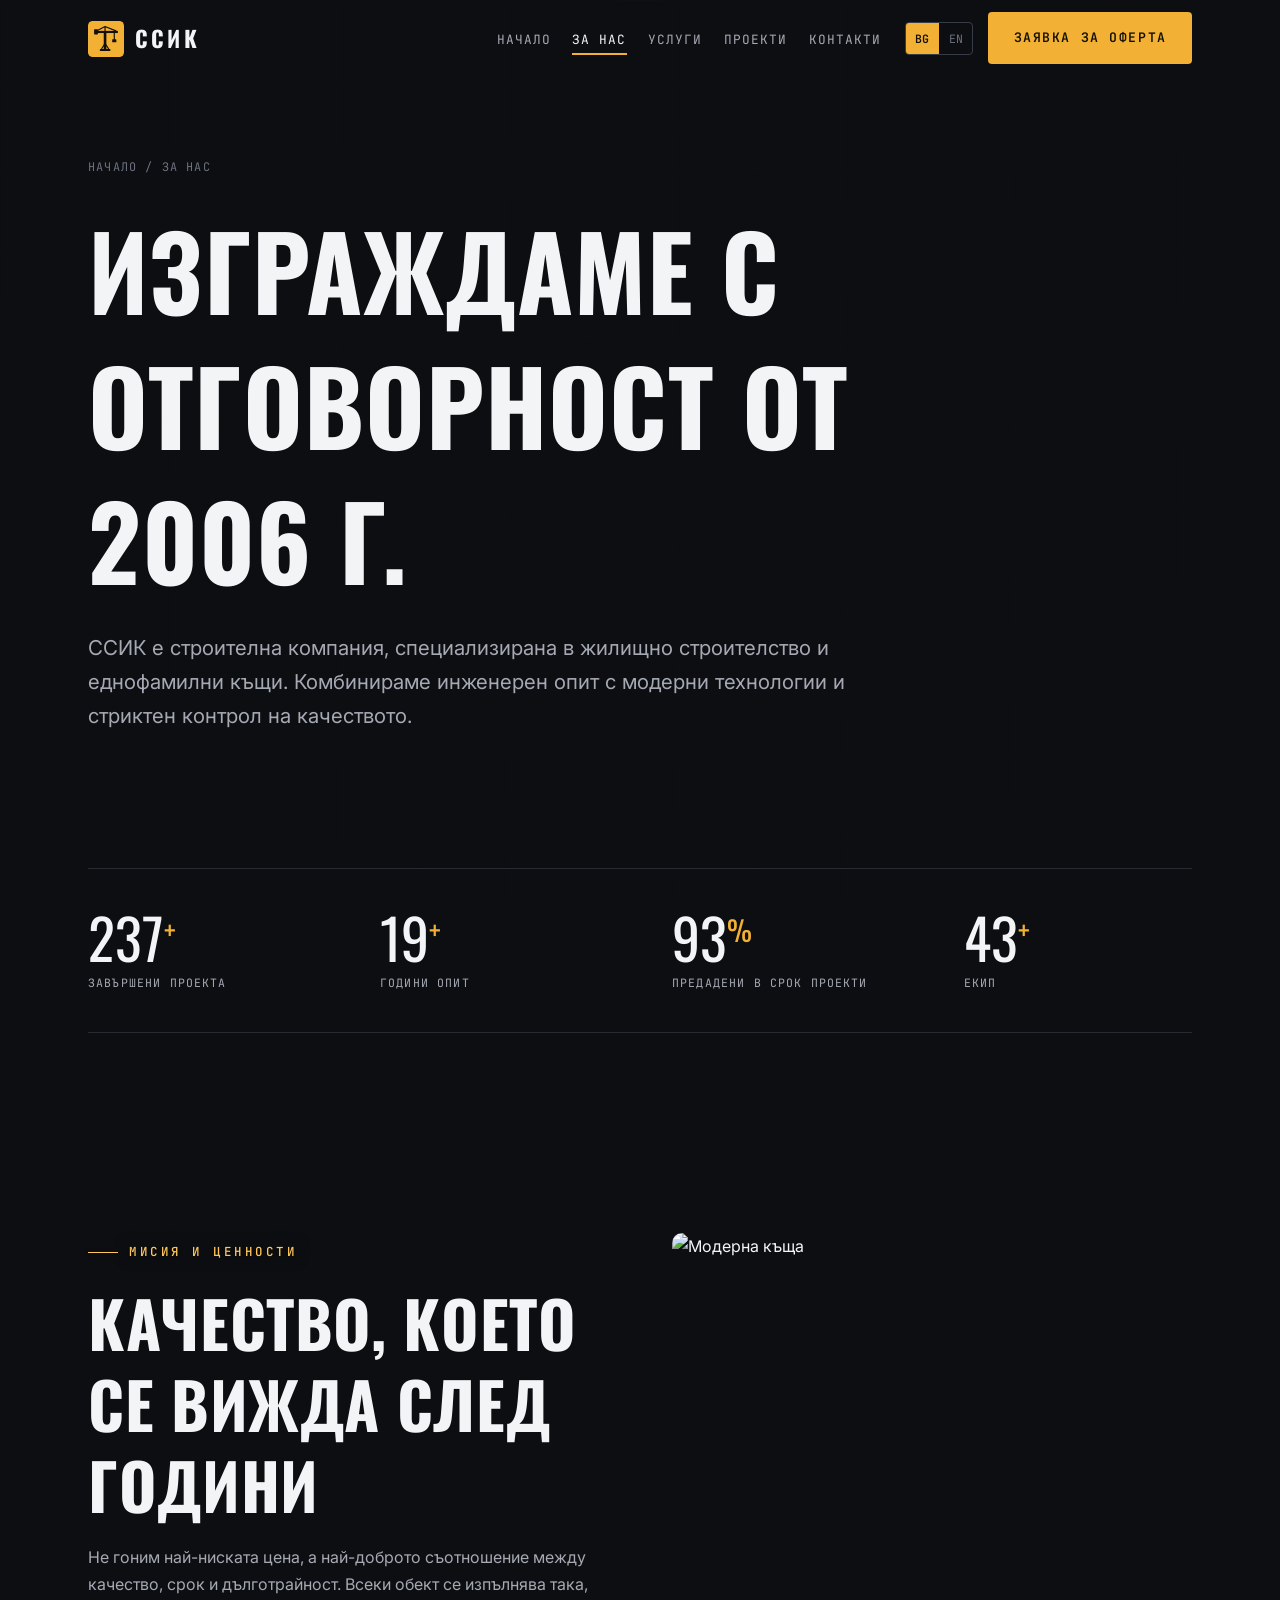
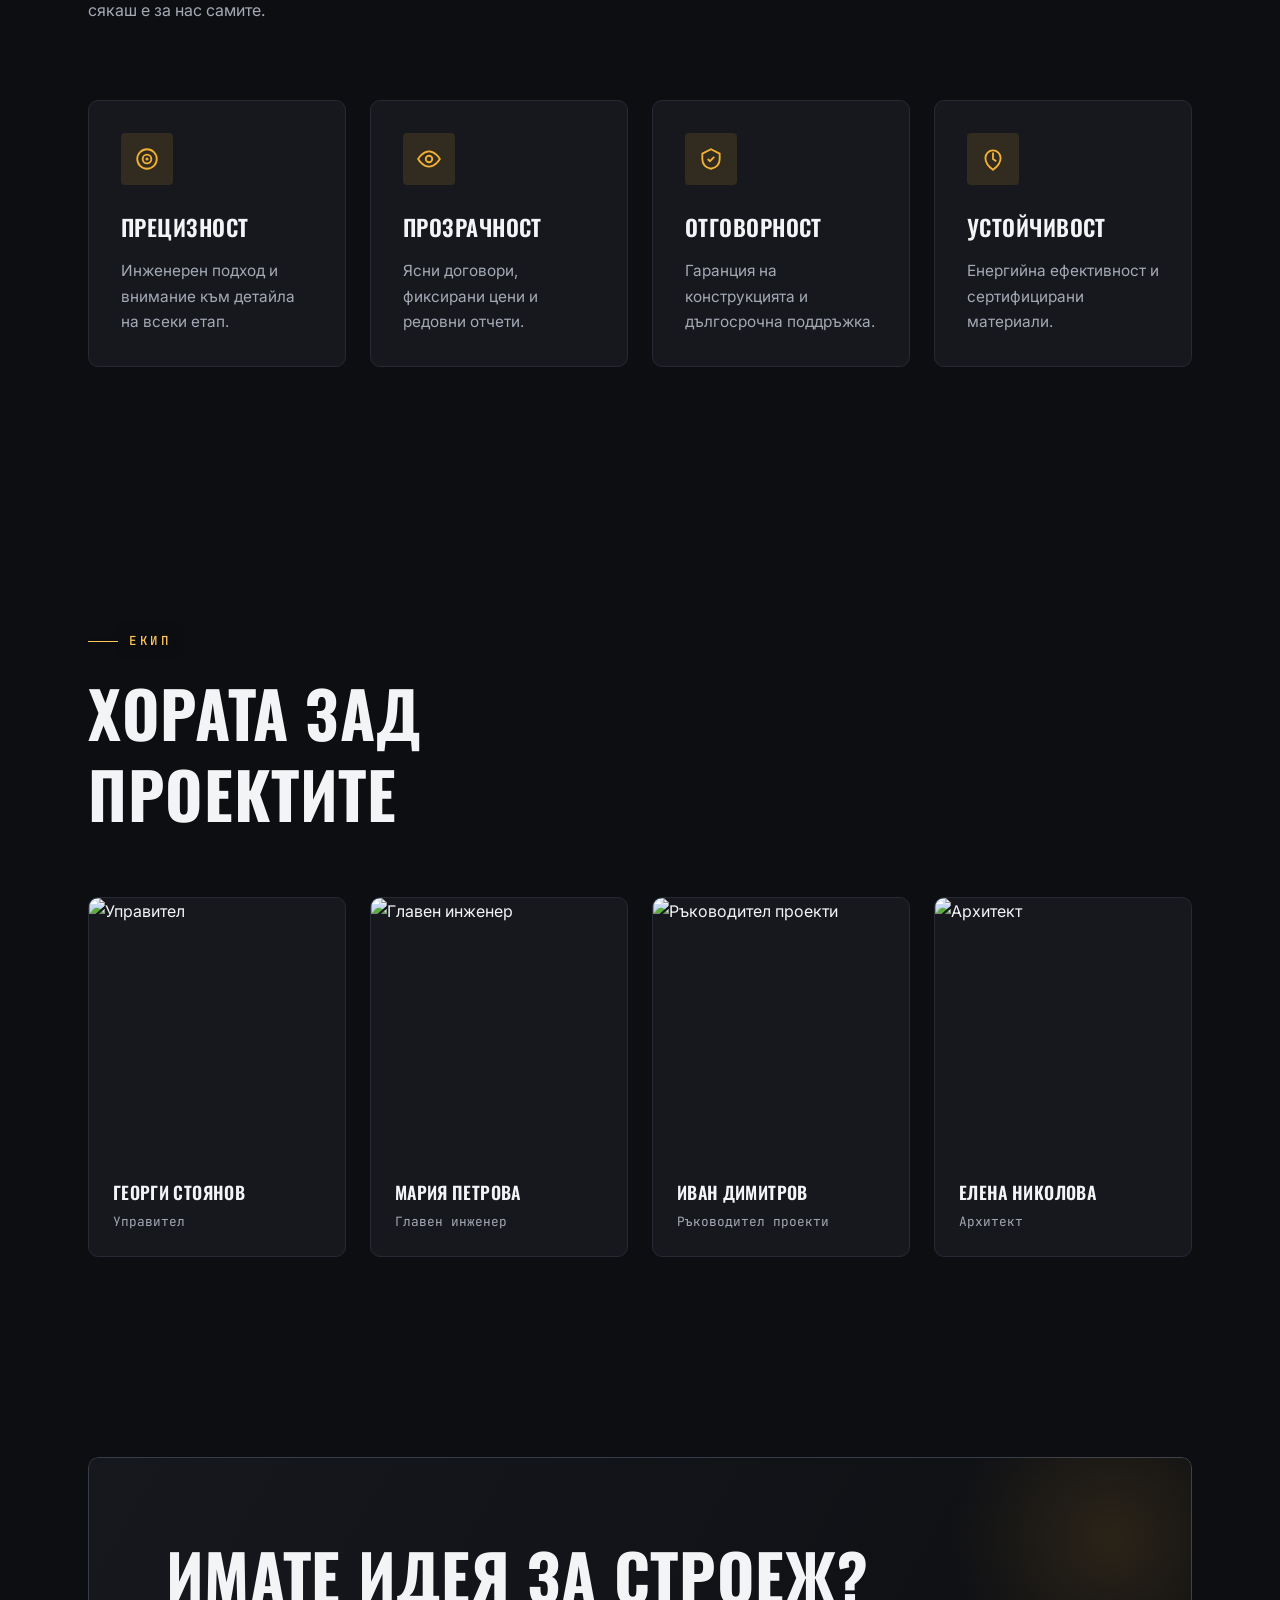
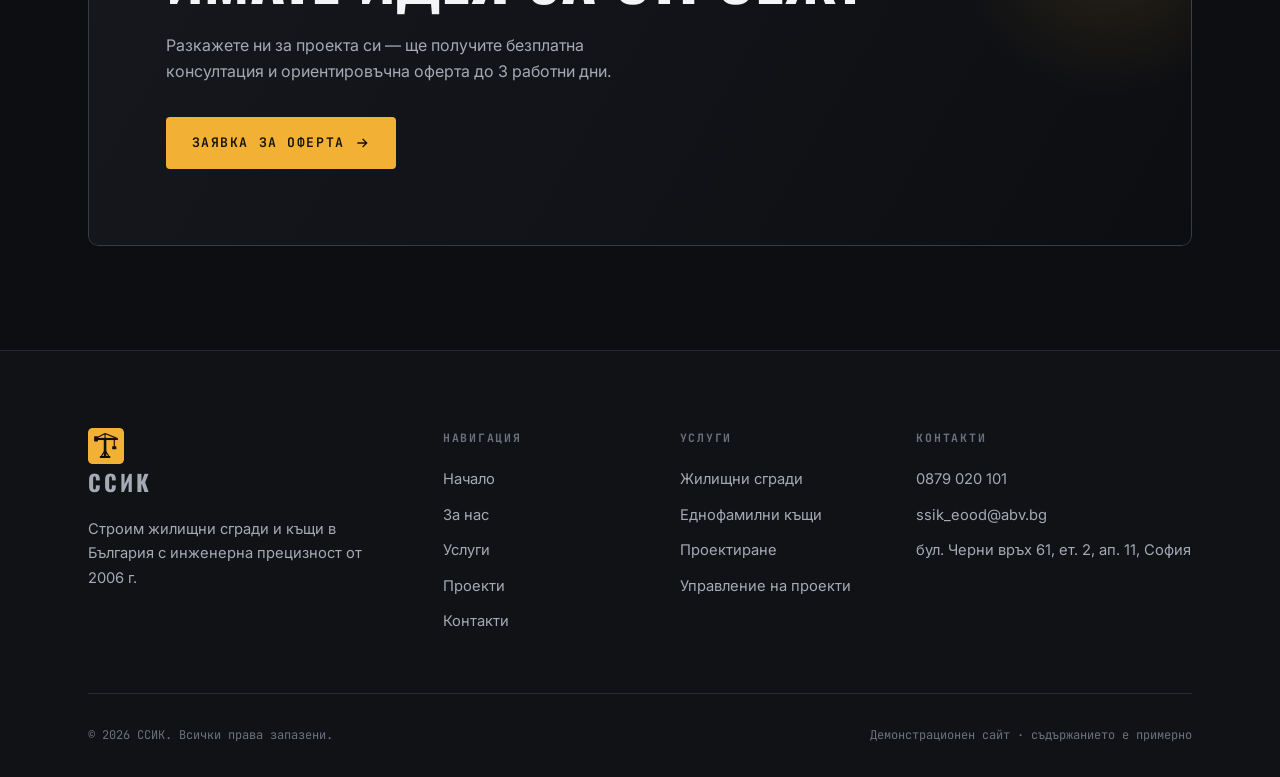
==== commit e1bc58cb: "Fix: скрий напълно затвореното мобилно меню (тъмна лента над логото) Затворено, .nav__panel се вдига" ====
--- a/about.html
+++ b/about.html
@@ -9,7 +9,7 @@
   <link rel="preconnect" href="https://fonts.googleapis.com" />
   <link rel="preconnect" href="https://fonts.gstatic.com" crossorigin />
   <link href="https://fonts.googleapis.com/css2?family=Oswald:wght@400;500;600;700&family=Inter:wght@300;400;500;600;700&family=JetBrains+Mono:wght@400;500&display=swap" rel="stylesheet" />
-  <link rel="stylesheet" href="assets/css/styles.css?v=1783640327" />
+  <link rel="stylesheet" href="assets/css/styles.css?v=1783707653" />
 </head>
 <body>
   <header class="site-header">
@@ -164,8 +164,8 @@
 
   <script src="https://cdnjs.cloudflare.com/ajax/libs/gsap/3.12.5/gsap.min.js" defer></script>
   <script src="https://cdnjs.cloudflare.com/ajax/libs/gsap/3.12.5/ScrollTrigger.min.js" defer></script>
-  <script src="assets/js/i18n.js?v=1783640327" defer></script>
-  <script src="assets/js/main.js?v=1783640327" defer></script>
+  <script src="assets/js/i18n.js?v=1783707653" defer></script>
+  <script src="assets/js/main.js?v=1783707653" defer></script>
   <script>document.getElementById('year').textContent = new Date().getFullYear();</script>
 </body>
 </html>
--- a/assets/css/styles.css
+++ b/assets/css/styles.css
@@ -464,7 +464,7 @@
     background: rgba(13,14,17,0.97); backdrop-filter: blur(16px); -webkit-backdrop-filter: blur(16px);
     border-bottom: 1px solid var(--border);
     padding: 1rem var(--gutter) 2rem;
-    transform: translateY(-120%); transition: transform 320ms var(--ease-out);
+    transform: translateY(calc(-100% - var(--header-h) - 12px)); transition: transform 320ms var(--ease-out);
     max-height: calc(100svh - var(--header-h)); overflow-y: auto;
   }
   .nav.is-open .nav__panel { transform: translateY(0); }
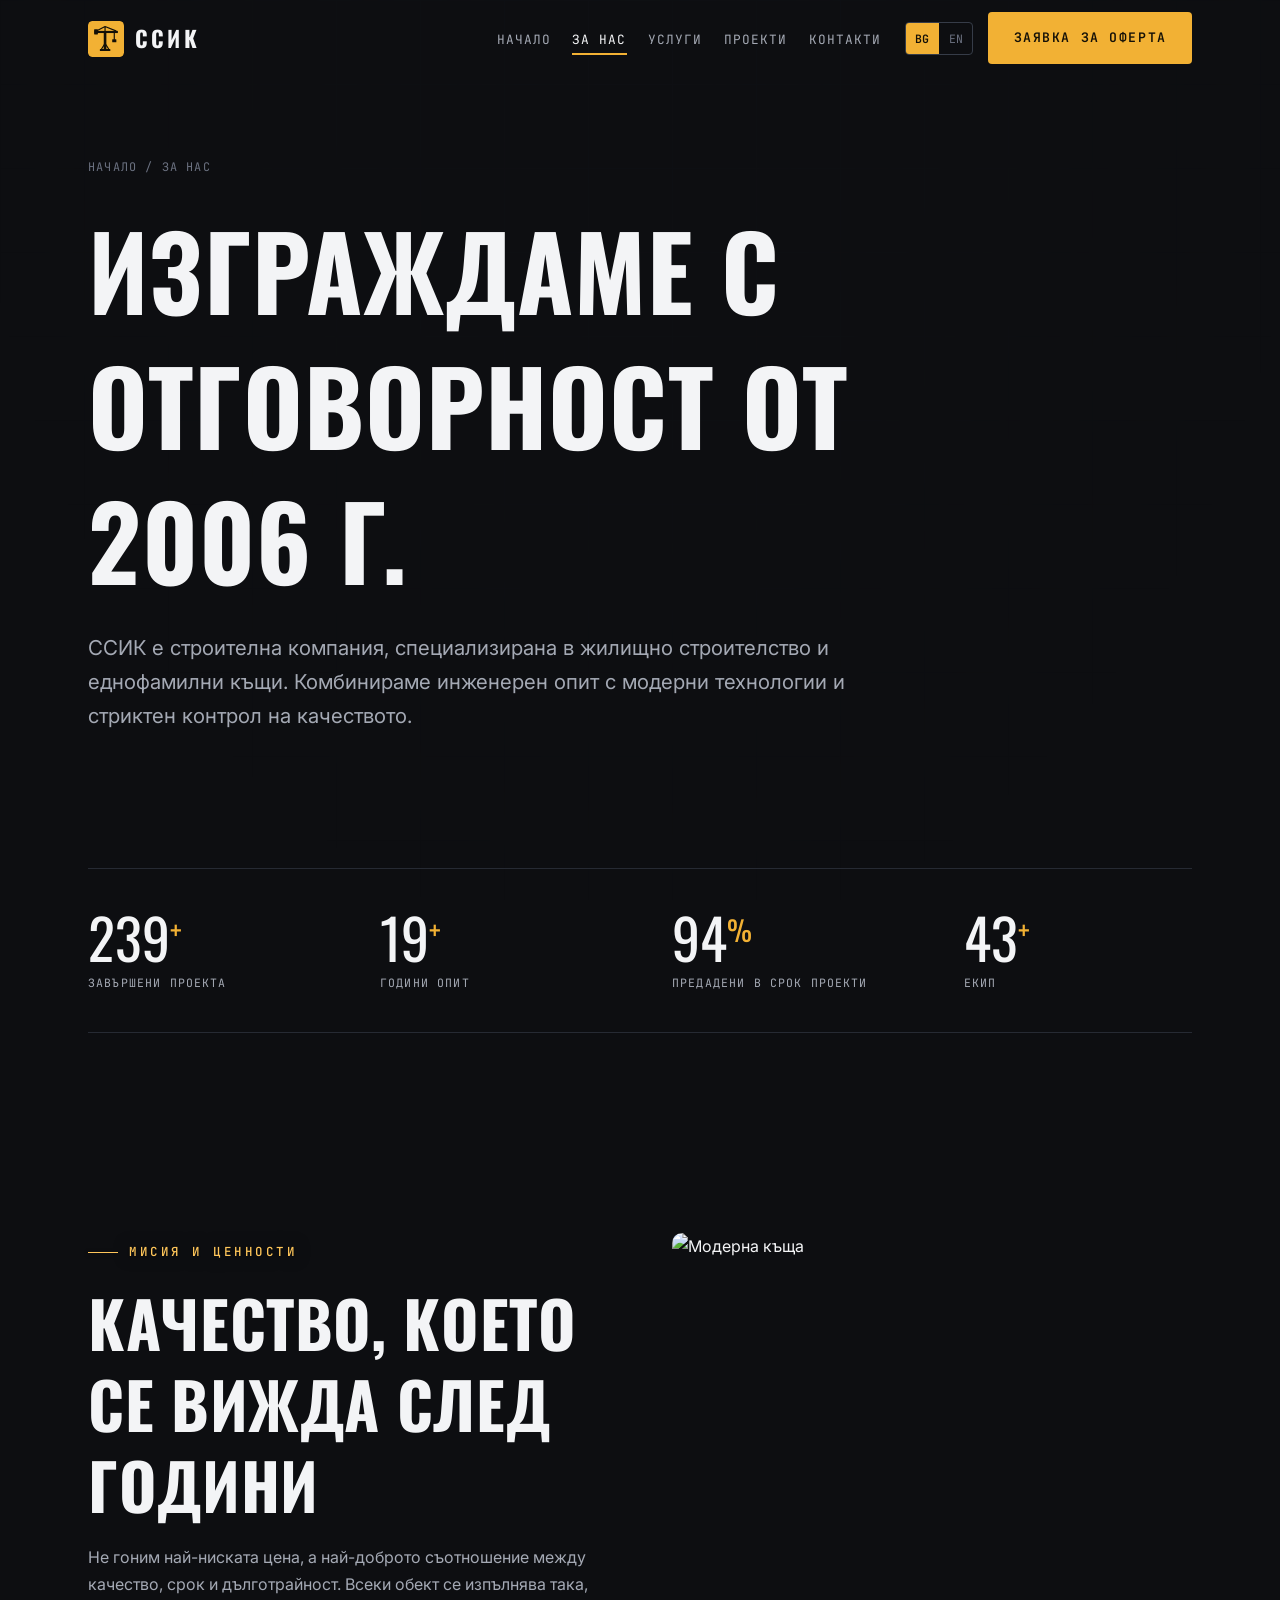
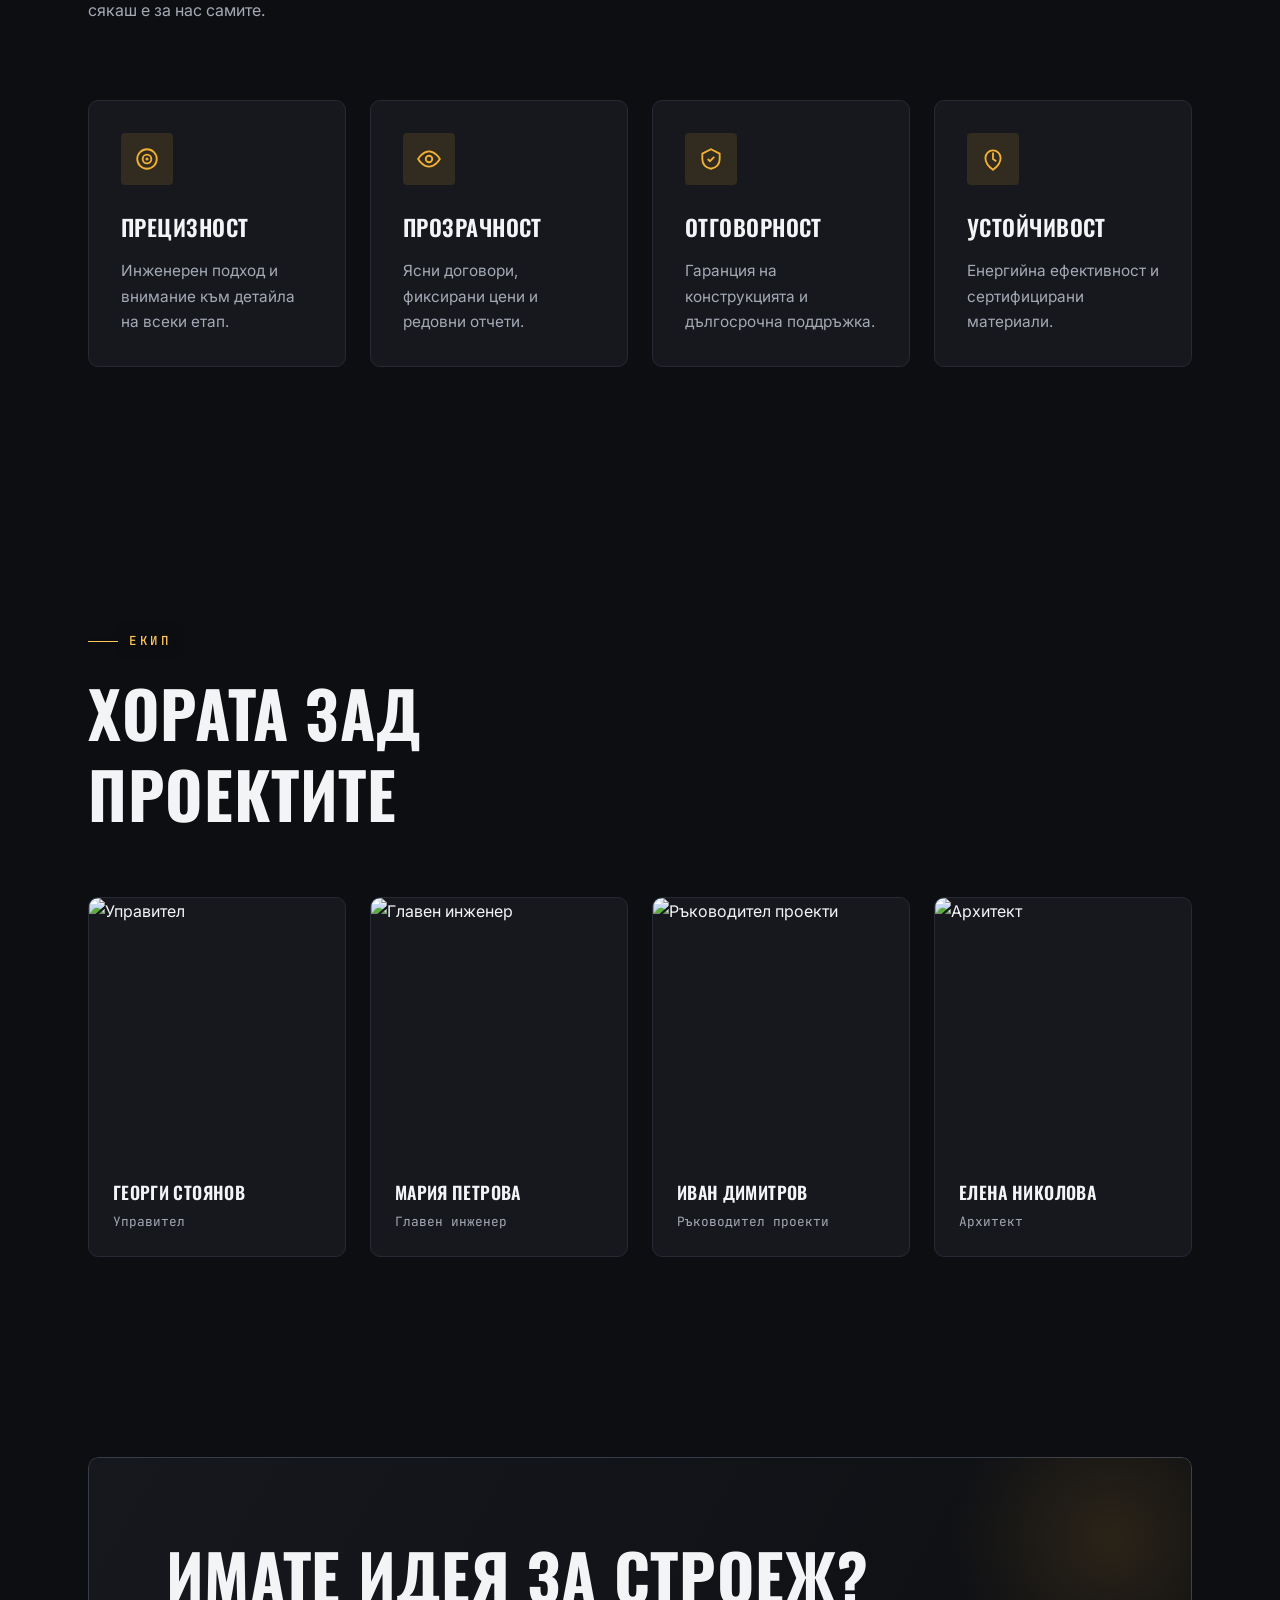
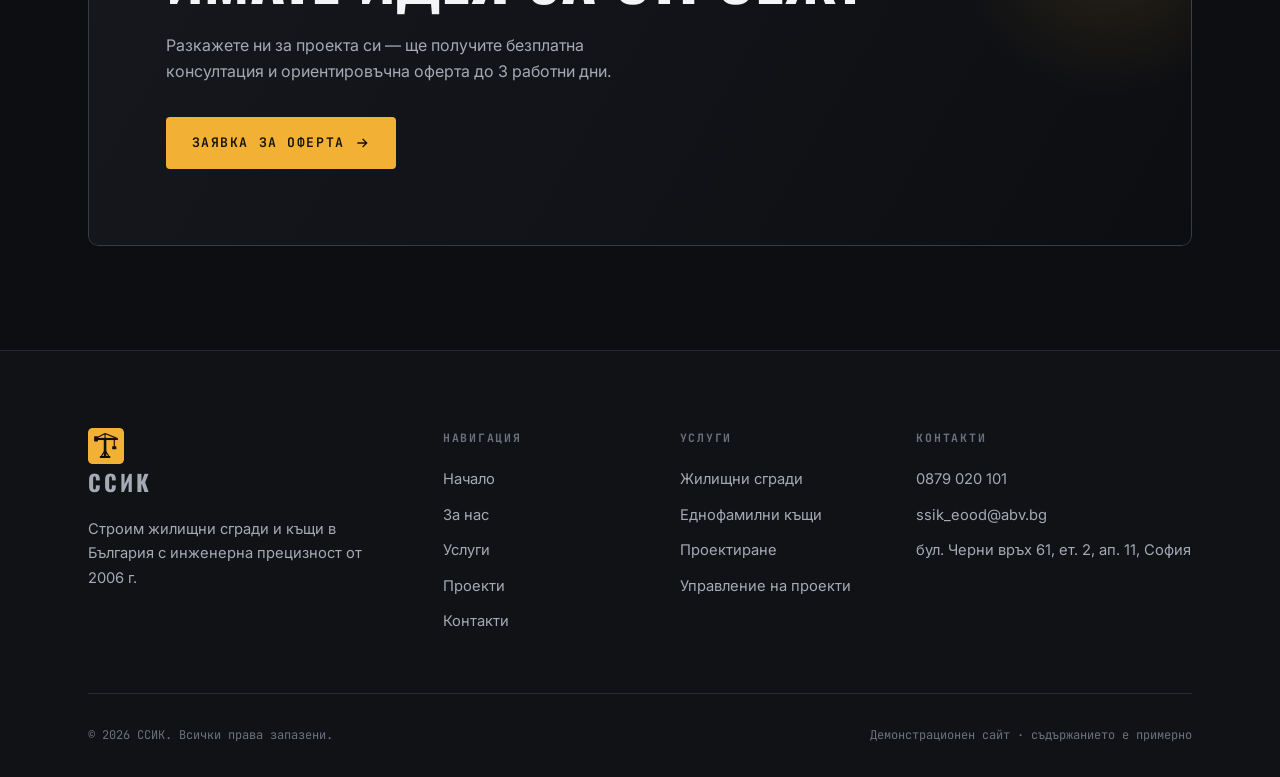
==== commit 54492784: "Отзивчиви карти на "За нас" при малък екран Картите за ценности и екип, както и лентата със статисти" ====
--- a/about.html
+++ b/about.html
@@ -9,7 +9,7 @@
   <link rel="preconnect" href="https://fonts.googleapis.com" />
   <link rel="preconnect" href="https://fonts.gstatic.com" crossorigin />
   <link href="https://fonts.googleapis.com/css2?family=Oswald:wght@400;500;600;700&family=Inter:wght@300;400;500;600;700&family=JetBrains+Mono:wght@400;500&display=swap" rel="stylesheet" />
-  <link rel="stylesheet" href="assets/css/styles.css?v=1783707653" />
+  <link rel="stylesheet" href="assets/css/styles.css?v=1783718327" />
 </head>
 <body>
   <header class="site-header">
@@ -52,7 +52,7 @@
     <!-- STATS STRIP -->
     <section class="section section--tight">
       <div class="container">
-        <div class="hero__stats" data-stagger style="border-top:1px solid var(--border);border-bottom:1px solid var(--border);padding-block:2.5rem;margin:0;grid-template-columns:repeat(4,1fr)">
+        <div class="hero__stats is-four" data-stagger style="border-top:1px solid var(--border);border-bottom:1px solid var(--border);padding-block:2.5rem;margin:0">
           <div class="stat"><div class="stat__num"><span data-count="250">0</span><sup>+</sup></div><div class="stat__label" data-i18n="home.stat1">Завършени проекта</div></div>
           <div class="stat"><div class="stat__num"><span data-count="20">0</span><sup>+</sup></div><div class="stat__label" data-i18n="home.stat2">Години опит</div></div>
           <div class="stat"><div class="stat__num"><span data-count="98">0</span><sup>%</sup></div><div class="stat__label" data-i18n="abt.badgeLabel">предадени в срок проекти</div></div>
@@ -75,7 +75,7 @@
           </div>
         </div>
 
-        <div class="grid grid--2" data-stagger style="margin-top:clamp(3rem,6vw,5rem);grid-template-columns:repeat(4,1fr)">
+        <div class="grid grid--4" data-stagger style="margin-top:clamp(3rem,6vw,5rem)">
           <article class="card">
             <div class="card__icon"><svg viewBox="0 0 24 24" fill="none" stroke="currentColor" stroke-width="1.7"><circle cx="12" cy="12" r="9"/><circle cx="12" cy="12" r="4"/><circle cx="12" cy="12" r="0.6" fill="currentColor"/></svg></div>
             <h3 data-i18n="about.v1.t">Прецизност</h3><p data-i18n="about.v1.d">Инженерен подход и внимание към детайла на всеки етап.</p>
@@ -103,7 +103,7 @@
           <p class="eyebrow" data-i18n="about.team.eyebrow">Екип</p>
           <h2 class="display" data-i18n="about.team.h2">Хората зад проектите</h2>
         </div>
-        <div class="grid grid--3" data-stagger style="grid-template-columns:repeat(4,1fr)">
+        <div class="grid grid--4" data-stagger>
           <article class="card" style="padding:0;overflow:hidden">
             <img src="https://images.unsplash.com/photo-1560250097-0b93528c311a?auto=format&fit=crop&w=500&q=70" alt="Управител" loading="lazy" style="aspect-ratio:1;object-fit:cover;width:100%" />
             <div style="padding:1.5rem"><h3 style="font-size:1.1rem;margin-bottom:.25rem">Георги Стоянов</h3><p class="muted" style="font-family:var(--font-mono);font-size:.8rem" data-i18n="about.t1.role">Управител</p></div>
@@ -164,8 +164,8 @@
 
   <script src="https://cdnjs.cloudflare.com/ajax/libs/gsap/3.12.5/gsap.min.js" defer></script>
   <script src="https://cdnjs.cloudflare.com/ajax/libs/gsap/3.12.5/ScrollTrigger.min.js" defer></script>
-  <script src="assets/js/i18n.js?v=1783707653" defer></script>
-  <script src="assets/js/main.js?v=1783707653" defer></script>
+  <script src="assets/js/i18n.js?v=1783718327" defer></script>
+  <script src="assets/js/main.js?v=1783718327" defer></script>
   <script>document.getElementById('year').textContent = new Date().getFullYear();</script>
 </body>
 </html>
--- a/assets/css/styles.css
+++ b/assets/css/styles.css
@@ -290,6 +290,11 @@
 .grid { display: grid; gap: 1.5rem; }
 .grid--3 { grid-template-columns: repeat(3, 1fr); }
 .grid--2 { grid-template-columns: repeat(2, 1fr); }
+.grid--4 { grid-template-columns: repeat(4, 1fr); }
+@media (max-width: 900px) { .grid--4 { grid-template-columns: repeat(2, 1fr); } }
+@media (max-width: 560px) { .grid--4 { grid-template-columns: 1fr; } }
+.hero__stats.is-four { grid-template-columns: repeat(4, 1fr); }
+@media (max-width: 560px) { .hero__stats.is-four { grid-template-columns: repeat(2, 1fr); row-gap: 2rem; } }
 
 .card {
   background: var(--surface);
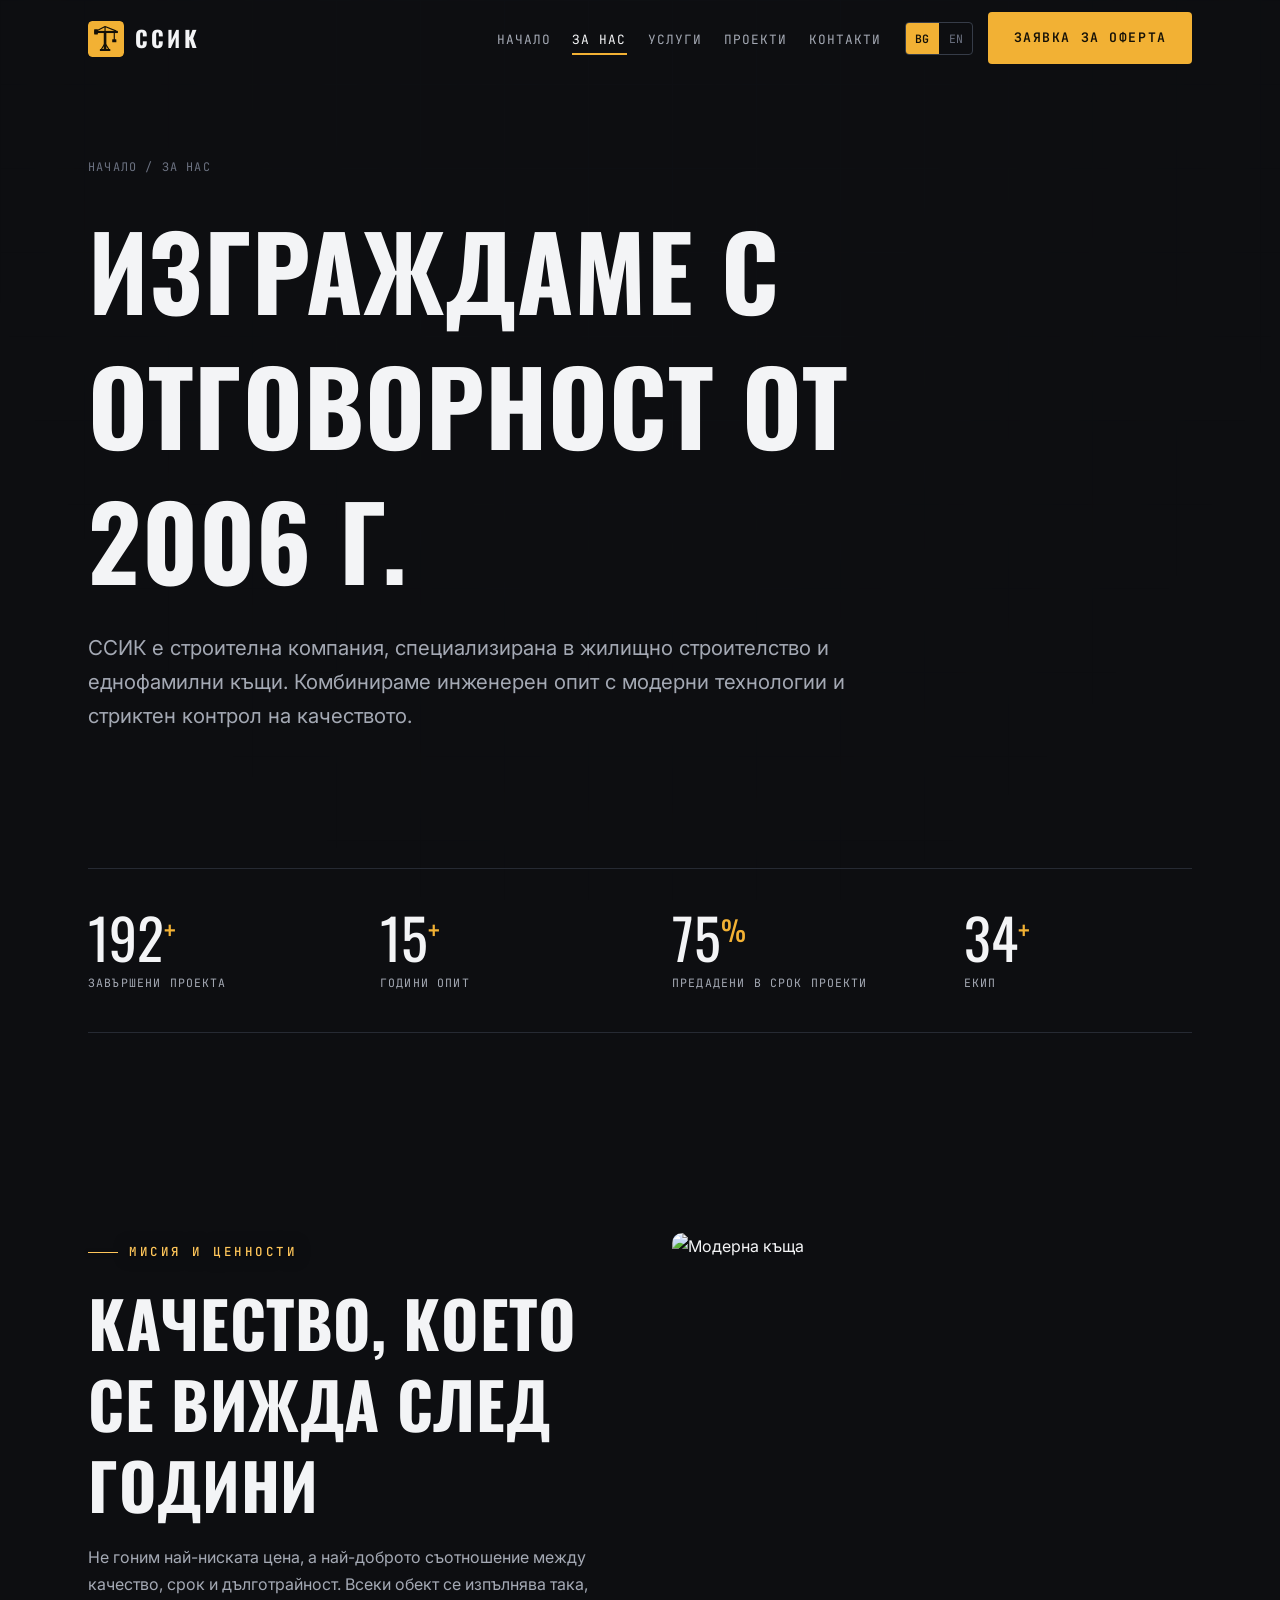
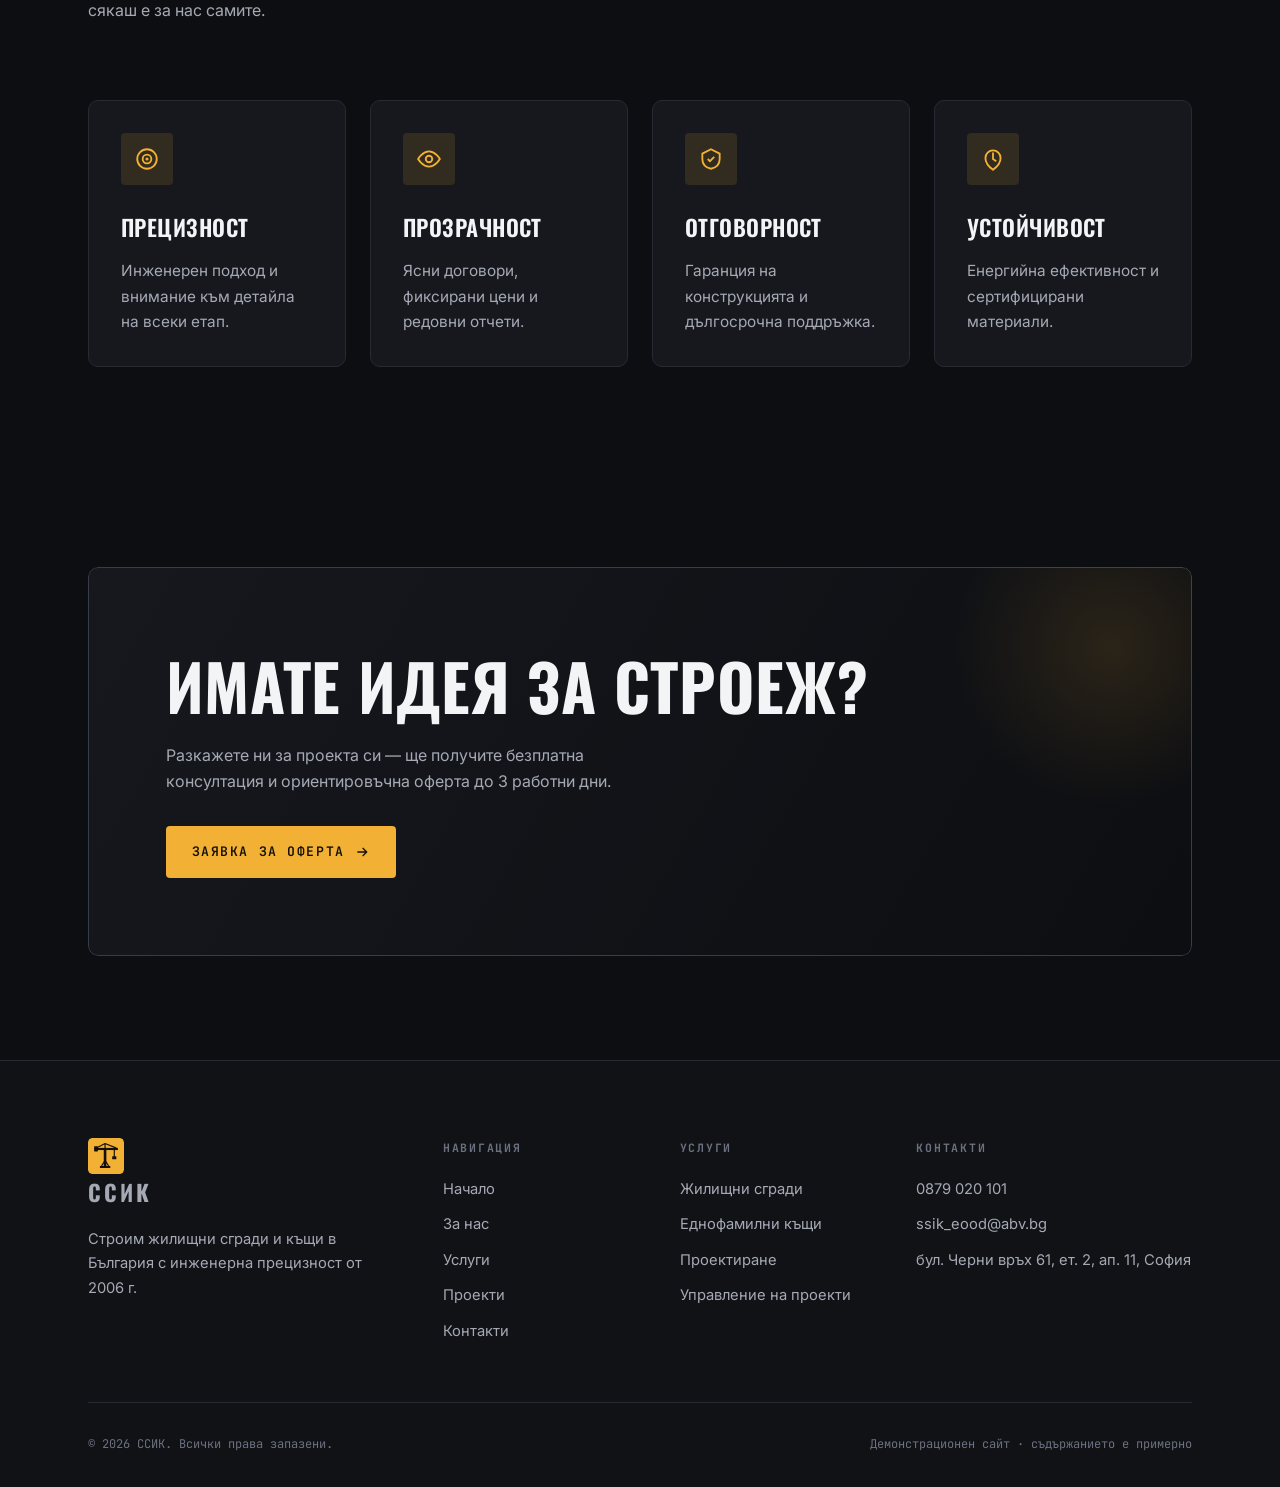
==== commit a70a4e6d: "Премахни секцията "Екип" от "За нас" (примерни имена/снимки) Co-Authored-By: Claude Opus 4.8 <norepl" ====
--- a/about.html
+++ b/about.html
@@ -9,7 +9,7 @@
   <link rel="preconnect" href="https://fonts.googleapis.com" />
   <link rel="preconnect" href="https://fonts.gstatic.com" crossorigin />
   <link href="https://fonts.googleapis.com/css2?family=Oswald:wght@400;500;600;700&family=Inter:wght@300;400;500;600;700&family=JetBrains+Mono:wght@400;500&display=swap" rel="stylesheet" />
-  <link rel="stylesheet" href="assets/css/styles.css?v=1783718327" />
+  <link rel="stylesheet" href="assets/css/styles.css?v=1783718700" />
 </head>
 <body>
   <header class="site-header">
@@ -96,34 +96,6 @@
       </div>
     </section>
 
-    <!-- TEAM -->
-    <section class="section">
-      <div class="container">
-        <div class="section-head reveal-up">
-          <p class="eyebrow" data-i18n="about.team.eyebrow">Екип</p>
-          <h2 class="display" data-i18n="about.team.h2">Хората зад проектите</h2>
-        </div>
-        <div class="grid grid--4" data-stagger>
-          <article class="card" style="padding:0;overflow:hidden">
-            <img src="https://images.unsplash.com/photo-1560250097-0b93528c311a?auto=format&fit=crop&w=500&q=70" alt="Управител" loading="lazy" style="aspect-ratio:1;object-fit:cover;width:100%" />
-            <div style="padding:1.5rem"><h3 style="font-size:1.1rem;margin-bottom:.25rem">Георги Стоянов</h3><p class="muted" style="font-family:var(--font-mono);font-size:.8rem" data-i18n="about.t1.role">Управител</p></div>
-          </article>
-          <article class="card" style="padding:0;overflow:hidden">
-            <img src="https://images.unsplash.com/photo-1573496359142-b8d87734a5a2?auto=format&fit=crop&w=500&q=70" alt="Главен инженер" loading="lazy" style="aspect-ratio:1;object-fit:cover;width:100%" />
-            <div style="padding:1.5rem"><h3 style="font-size:1.1rem;margin-bottom:.25rem">Мария Петрова</h3><p class="muted" style="font-family:var(--font-mono);font-size:.8rem" data-i18n="about.t2.role">Главен инженер</p></div>
-          </article>
-          <article class="card" style="padding:0;overflow:hidden">
-            <img src="https://images.unsplash.com/photo-1500648767791-00dcc994a43e?auto=format&fit=crop&w=500&q=70" alt="Ръководител проекти" loading="lazy" style="aspect-ratio:1;object-fit:cover;width:100%" />
-            <div style="padding:1.5rem"><h3 style="font-size:1.1rem;margin-bottom:.25rem">Иван Димитров</h3><p class="muted" style="font-family:var(--font-mono);font-size:.8rem" data-i18n="about.t3.role">Ръководител проекти</p></div>
-          </article>
-          <article class="card" style="padding:0;overflow:hidden">
-            <img src="https://images.unsplash.com/photo-1580489944761-15a19d654956?auto=format&fit=crop&w=500&q=70" alt="Архитект" loading="lazy" style="aspect-ratio:1;object-fit:cover;width:100%" />
-            <div style="padding:1.5rem"><h3 style="font-size:1.1rem;margin-bottom:.25rem">Елена Николова</h3><p class="muted" style="font-family:var(--font-mono);font-size:.8rem" data-i18n="about.t4.role">Архитект</p></div>
-          </article>
-        </div>
-      </div>
-    </section>
-
     <!-- CTA -->
     <section class="section section--tight">
       <div class="container">
@@ -164,8 +136,8 @@
 
   <script src="https://cdnjs.cloudflare.com/ajax/libs/gsap/3.12.5/gsap.min.js" defer></script>
   <script src="https://cdnjs.cloudflare.com/ajax/libs/gsap/3.12.5/ScrollTrigger.min.js" defer></script>
-  <script src="assets/js/i18n.js?v=1783718327" defer></script>
-  <script src="assets/js/main.js?v=1783718327" defer></script>
+  <script src="assets/js/i18n.js?v=1783718700" defer></script>
+  <script src="assets/js/main.js?v=1783718700" defer></script>
   <script>document.getElementById('year').textContent = new Date().getFullYear();</script>
 </body>
 </html>
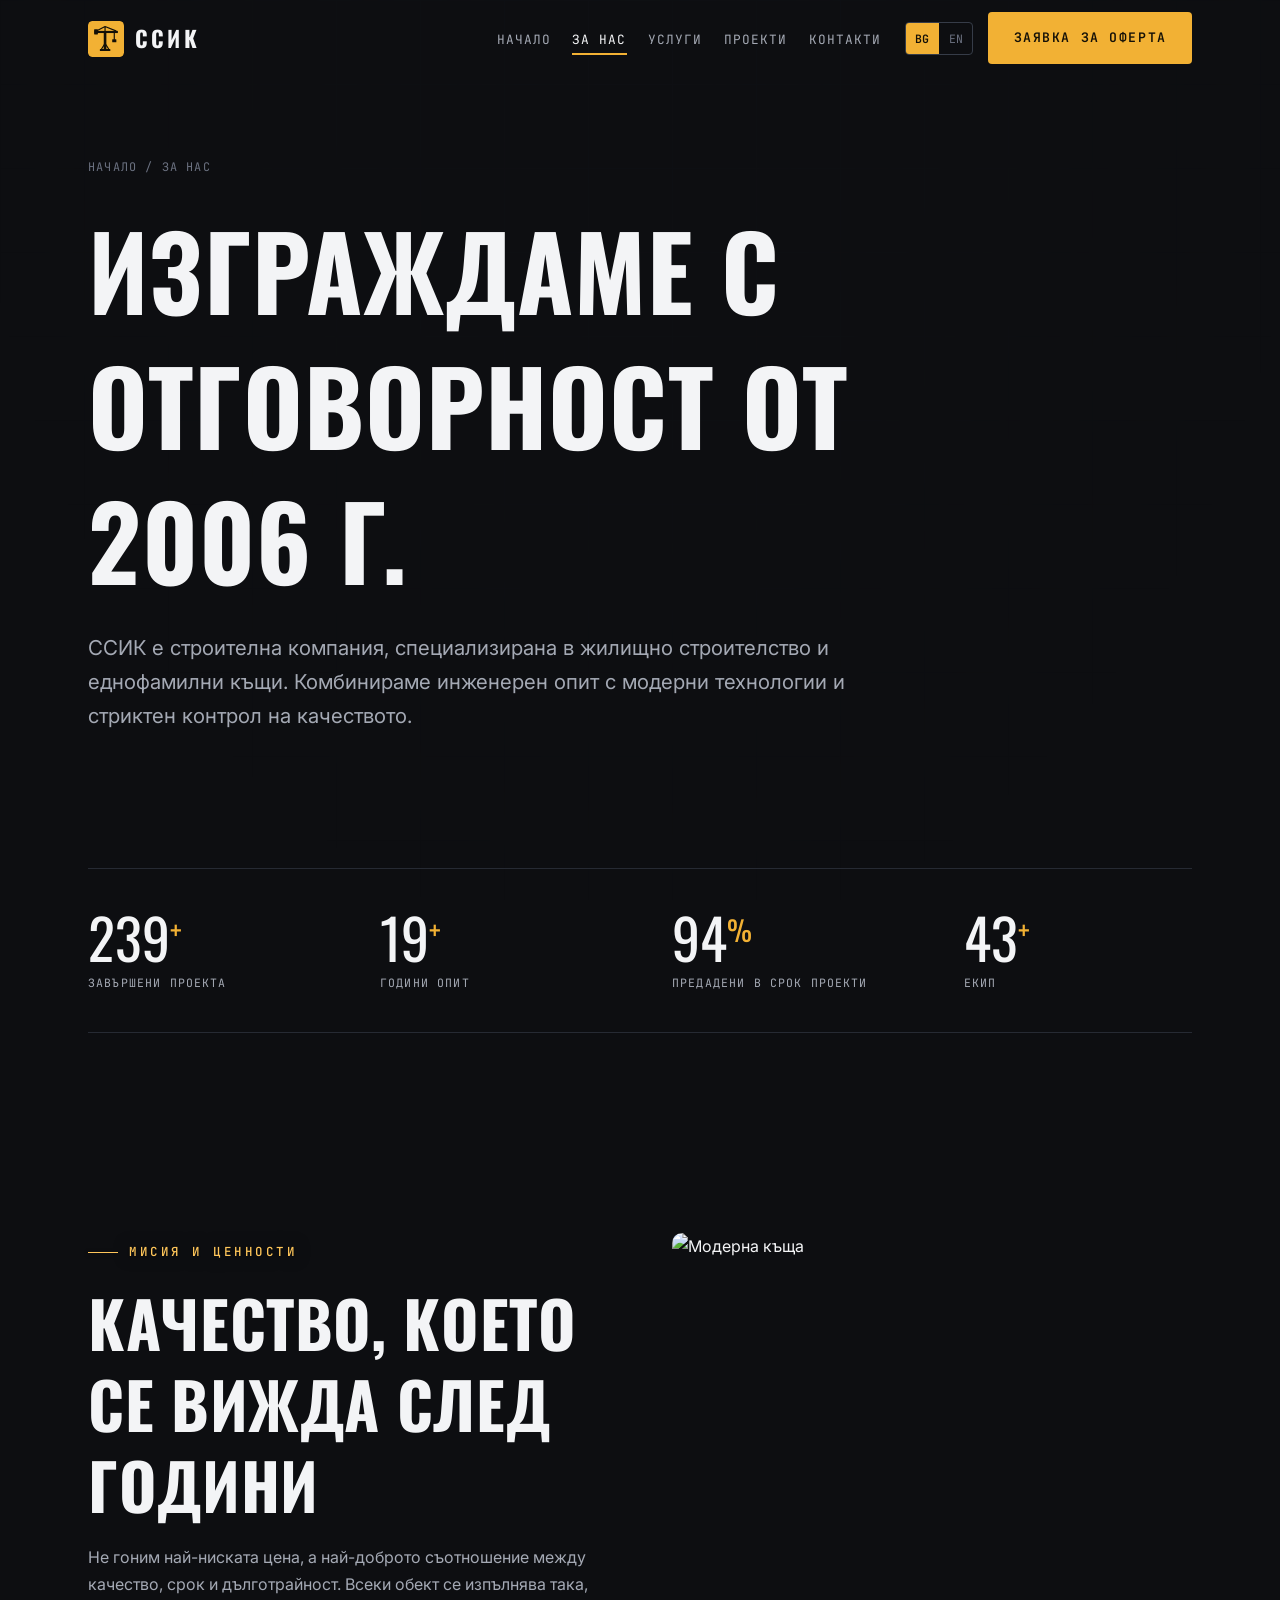
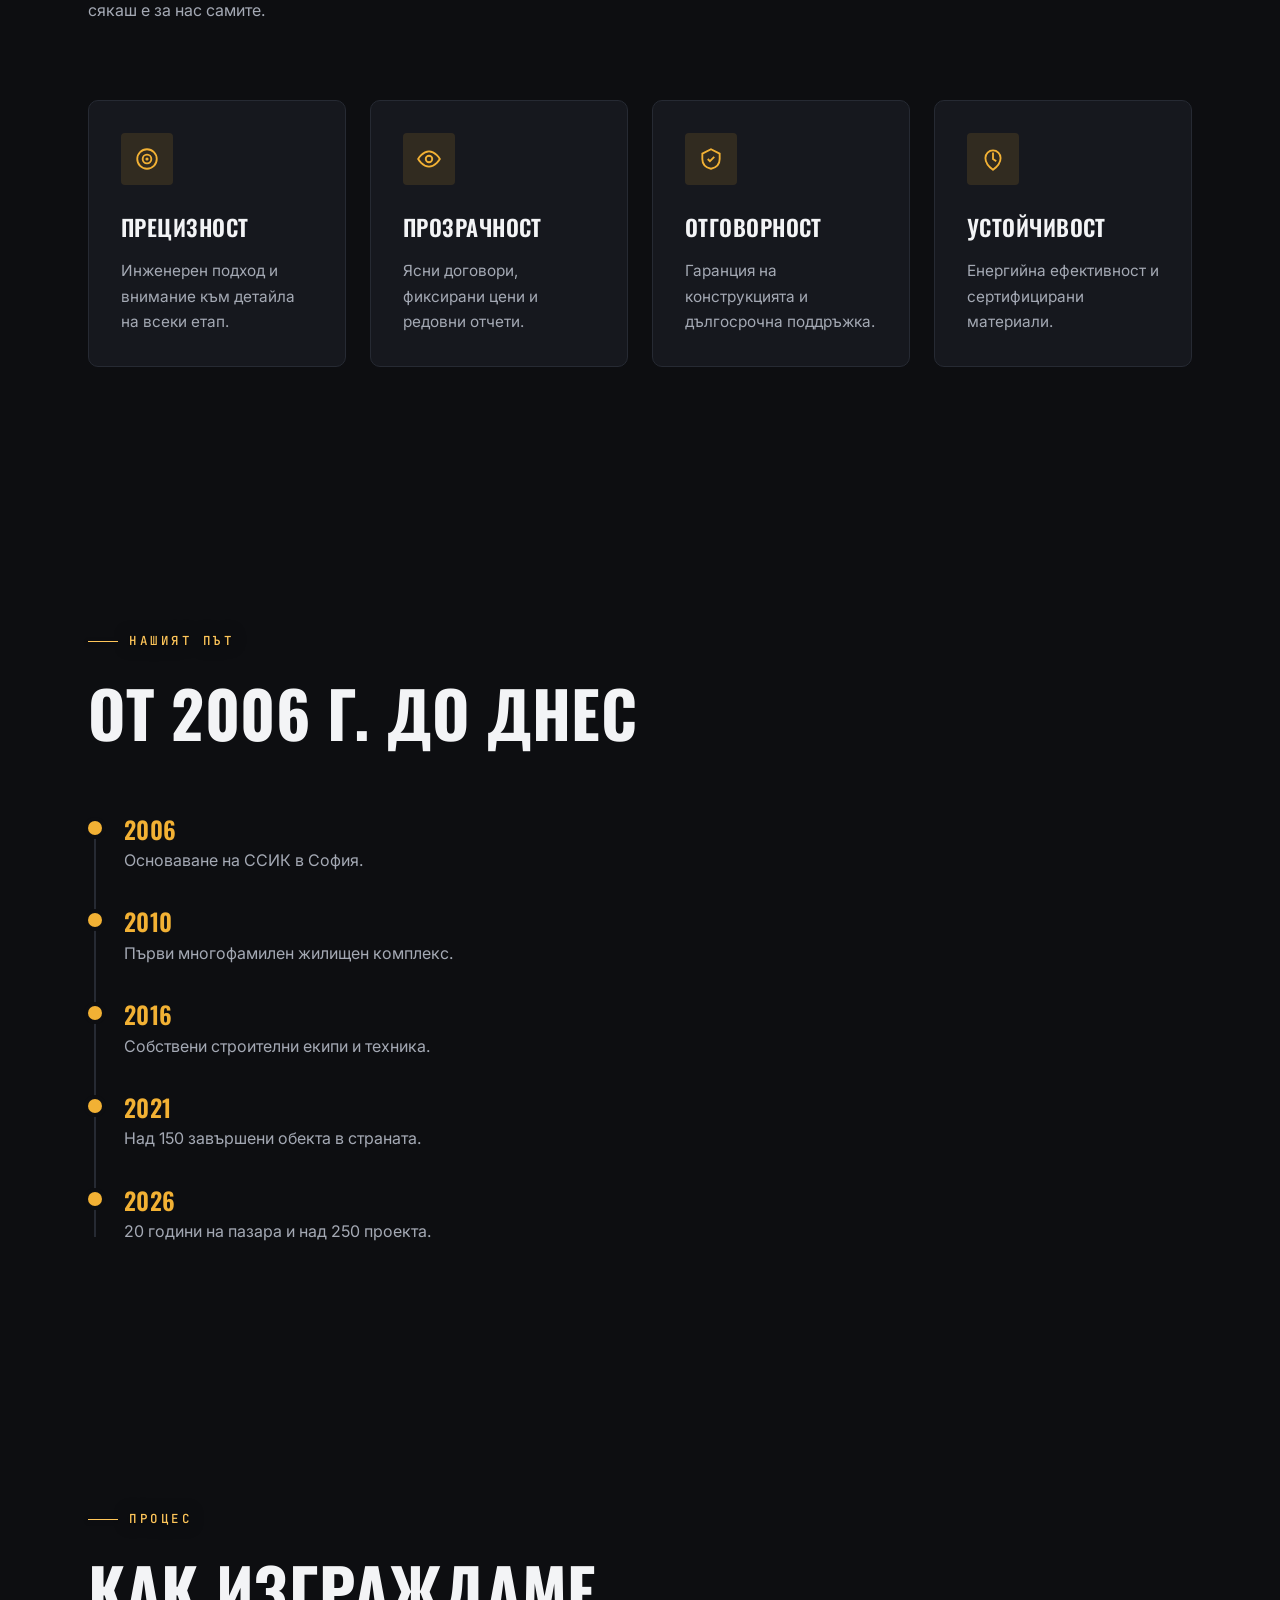
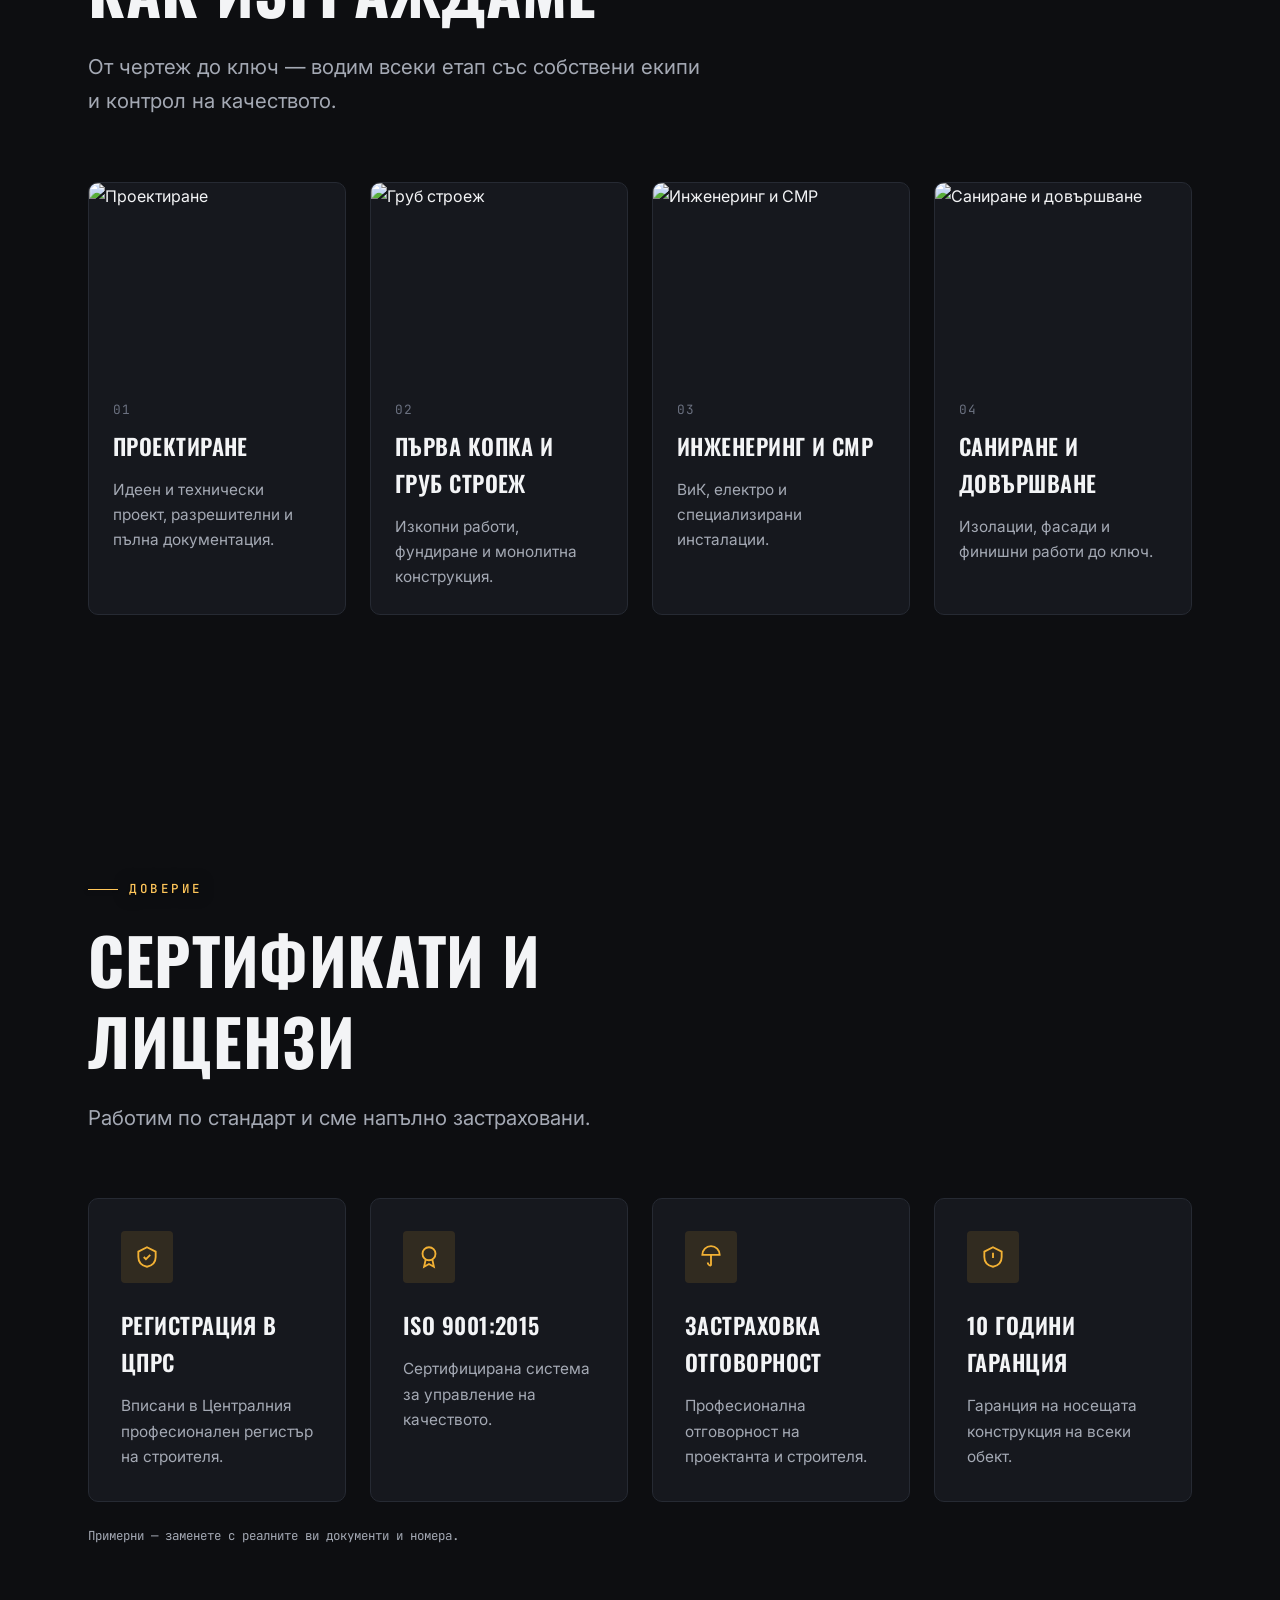
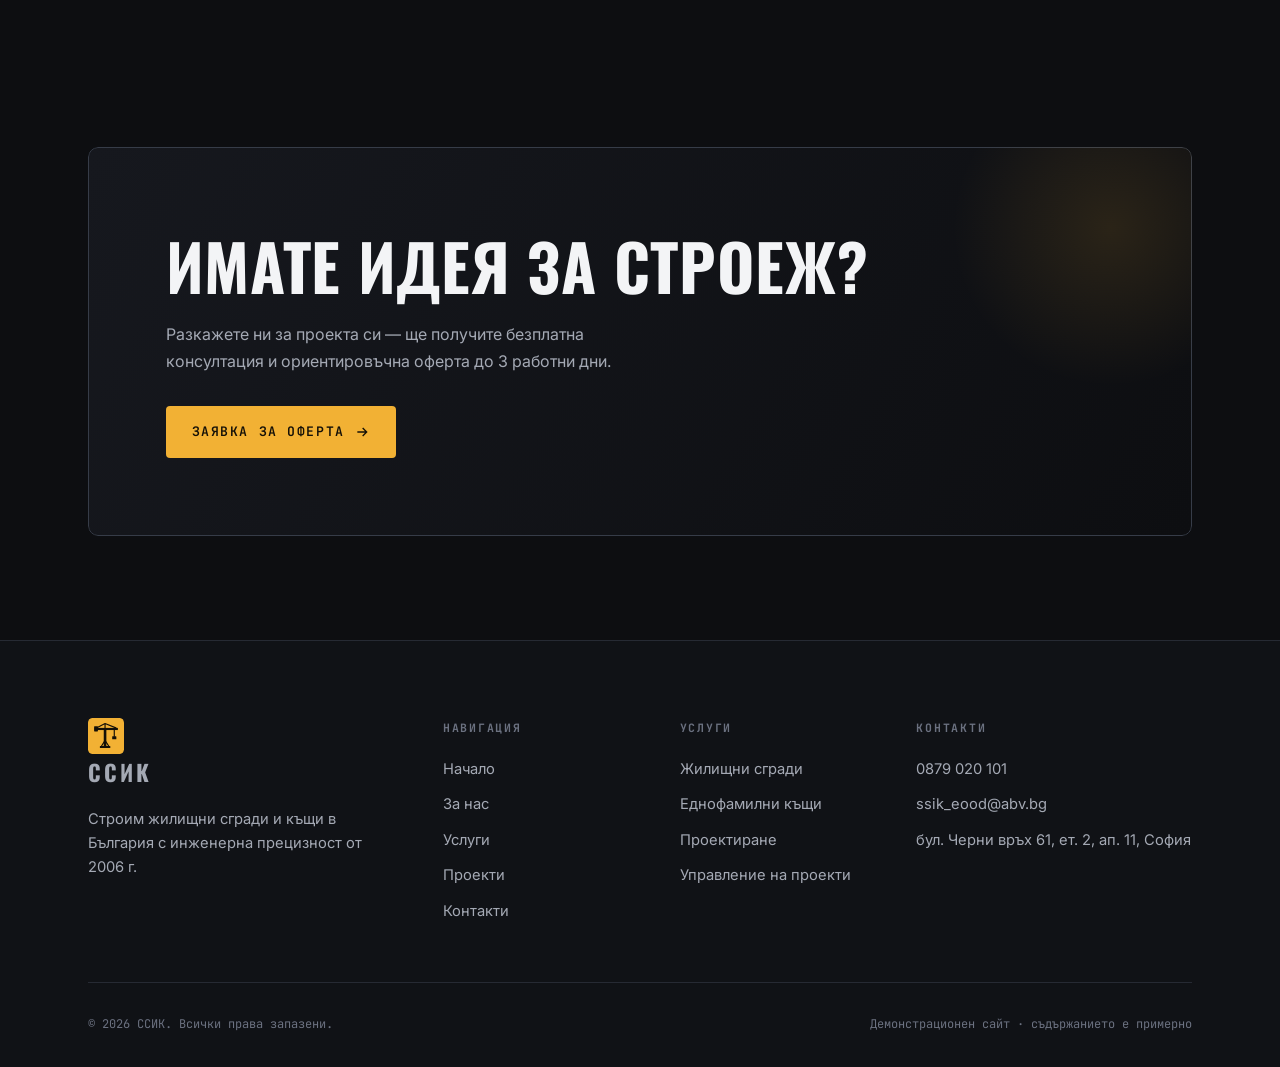
==== commit 2d28a151: "Добави секции "История", "Как изграждаме" и "Сертификати" в "За нас" На мястото на премахнатата секц" ====
--- a/about.html
+++ b/about.html
@@ -9,7 +9,7 @@
   <link rel="preconnect" href="https://fonts.googleapis.com" />
   <link rel="preconnect" href="https://fonts.gstatic.com" crossorigin />
   <link href="https://fonts.googleapis.com/css2?family=Oswald:wght@400;500;600;700&family=Inter:wght@300;400;500;600;700&family=JetBrains+Mono:wght@400;500&display=swap" rel="stylesheet" />
-  <link rel="stylesheet" href="assets/css/styles.css?v=1783718700" />
+  <link rel="stylesheet" href="assets/css/styles.css?v=1783719169" />
 </head>
 <body>
   <header class="site-header">
@@ -96,6 +96,82 @@
       </div>
     </section>
 
+    <!-- HISTORY -->
+    <section class="section">
+      <div class="container">
+        <div class="section-head reveal-up">
+          <p class="eyebrow" data-i18n="about.hist.eyebrow">Нашият път</p>
+          <h2 class="display" data-i18n="about.hist.h2">От 2006 г. до днес</h2>
+        </div>
+        <div class="timeline reveal-up">
+          <div class="tl-item"><div class="tl-year">2006</div><p data-i18n="about.hist.d1">Основаване на ССИК в София.</p></div>
+          <div class="tl-item"><div class="tl-year">2010</div><p data-i18n="about.hist.d2">Първи многофамилен жилищен комплекс.</p></div>
+          <div class="tl-item"><div class="tl-year">2016</div><p data-i18n="about.hist.d3">Собствени строителни екипи и техника.</p></div>
+          <div class="tl-item"><div class="tl-year">2021</div><p data-i18n="about.hist.d4">Над 150 завършени обекта в страната.</p></div>
+          <div class="tl-item"><div class="tl-year">2026</div><p data-i18n="about.hist.d5">20 години на пазара и над 250 проекта.</p></div>
+        </div>
+      </div>
+    </section>
+
+    <!-- HOW WE BUILD -->
+    <section class="section">
+      <div class="container">
+        <div class="section-head reveal-up">
+          <p class="eyebrow" data-i18n="about.build.eyebrow">Процес</p>
+          <h2 class="display" data-i18n="about.build.h2">Как изграждаме</h2>
+          <p class="lead" data-i18n="about.build.lead">От чертеж до ключ — водим всеки етап със собствени екипи и контрол на качеството.</p>
+        </div>
+        <div class="grid grid--4" data-stagger>
+          <article class="card" style="padding:0;overflow:hidden">
+            <img src="https://images.unsplash.com/photo-1503387837-b154d5074bd2?auto=format&fit=crop&w=600&q=70" alt="Проектиране" loading="lazy" style="aspect-ratio:4/3;object-fit:cover;width:100%" />
+            <div style="padding:1.5rem"><div class="card__index">01</div><h3 style="margin-top:.5rem" data-i18n="about.build.1.t">Проектиране</h3><p data-i18n="about.build.1.d">Идеен и технически проект, разрешителни и пълна документация.</p></div>
+          </article>
+          <article class="card" style="padding:0;overflow:hidden">
+            <img src="https://images.unsplash.com/photo-1541888946425-d81bb19240f5?auto=format&fit=crop&w=600&q=70" alt="Груб строеж" loading="lazy" style="aspect-ratio:4/3;object-fit:cover;width:100%" />
+            <div style="padding:1.5rem"><div class="card__index">02</div><h3 style="margin-top:.5rem" data-i18n="about.build.2.t">Първа копка и груб строеж</h3><p data-i18n="about.build.2.d">Изкопни работи, фундиране и монолитна конструкция.</p></div>
+          </article>
+          <article class="card" style="padding:0;overflow:hidden">
+            <img src="https://images.unsplash.com/photo-1504328345606-18bbc8c9d7d1?auto=format&fit=crop&w=600&q=70" alt="Инженеринг и СМР" loading="lazy" style="aspect-ratio:4/3;object-fit:cover;width:100%" />
+            <div style="padding:1.5rem"><div class="card__index">03</div><h3 style="margin-top:.5rem" data-i18n="about.build.3.t">Инженеринг и СМР</h3><p data-i18n="about.build.3.d">ВиК, електро и специализирани инсталации.</p></div>
+          </article>
+          <article class="card" style="padding:0;overflow:hidden">
+            <img src="https://images.unsplash.com/photo-1621905251189-08b45d6a269e?auto=format&fit=crop&w=600&q=70" alt="Саниране и довършване" loading="lazy" style="aspect-ratio:4/3;object-fit:cover;width:100%" />
+            <div style="padding:1.5rem"><div class="card__index">04</div><h3 style="margin-top:.5rem" data-i18n="about.build.4.t">Саниране и довършване</h3><p data-i18n="about.build.4.d">Изолации, фасади и финишни работи до ключ.</p></div>
+          </article>
+        </div>
+      </div>
+    </section>
+
+    <!-- CERTIFICATIONS -->
+    <section class="section">
+      <div class="container">
+        <div class="section-head reveal-up">
+          <p class="eyebrow" data-i18n="about.cert.eyebrow">Доверие</p>
+          <h2 class="display" data-i18n="about.cert.h2">Сертификати и лицензи</h2>
+          <p class="lead" data-i18n="about.cert.lead">Работим по стандарт и сме напълно застраховани.</p>
+        </div>
+        <div class="grid grid--4" data-stagger>
+          <article class="card"><span class="card__line"></span>
+            <div class="card__icon"><svg viewBox="0 0 24 24" fill="none" stroke="currentColor" stroke-width="1.7"><path d="M12 3l8 4v5c0 5-3.5 8-8 9-4.5-1-8-4-8-9V7z"/><path d="M9 12l2 2 4-4"/></svg></div>
+            <h3 data-i18n="about.cert.1.t">Регистрация в ЦПРС</h3><p data-i18n="about.cert.1.d">Вписани в Централния професионален регистър на строителя.</p>
+          </article>
+          <article class="card"><span class="card__line"></span>
+            <div class="card__icon"><svg viewBox="0 0 24 24" fill="none" stroke="currentColor" stroke-width="1.7"><circle cx="12" cy="9" r="6"/><path d="M9 14l-1.5 7 4.5-2.5 4.5 2.5L15 14"/></svg></div>
+            <h3 data-i18n="about.cert.2.t">ISO 9001:2015</h3><p data-i18n="about.cert.2.d">Сертифицирана система за управление на качеството.</p>
+          </article>
+          <article class="card"><span class="card__line"></span>
+            <div class="card__icon"><svg viewBox="0 0 24 24" fill="none" stroke="currentColor" stroke-width="1.7"><path d="M12 2a8 8 0 0 0-8 8h16a8 8 0 0 0-8-8zM12 10v10M12 20a3 3 0 0 1-3-3"/></svg></div>
+            <h3 data-i18n="about.cert.3.t">Застраховка отговорност</h3><p data-i18n="about.cert.3.d">Професионална отговорност на проектанта и строителя.</p>
+          </article>
+          <article class="card"><span class="card__line"></span>
+            <div class="card__icon"><svg viewBox="0 0 24 24" fill="none" stroke="currentColor" stroke-width="1.7"><path d="M12 3l8 4v5c0 5-3.5 8-8 9-4.5-1-8-4-8-9V7z"/><path d="M12 8v5M12 16h.01"/></svg></div>
+            <h3 data-i18n="about.cert.4.t">10 години гаранция</h3><p data-i18n="about.cert.4.d">Гаранция на носещата конструкция на всеки обект.</p>
+          </article>
+        </div>
+        <p class="muted" style="margin-top:1.5rem;font-family:var(--font-mono);font-size:.78rem" data-i18n="about.cert.note">Примерни — заменете с реалните ви документи и номера.</p>
+      </div>
+    </section>
+
     <!-- CTA -->
     <section class="section section--tight">
       <div class="container">
@@ -136,8 +212,8 @@
 
   <script src="https://cdnjs.cloudflare.com/ajax/libs/gsap/3.12.5/gsap.min.js" defer></script>
   <script src="https://cdnjs.cloudflare.com/ajax/libs/gsap/3.12.5/ScrollTrigger.min.js" defer></script>
-  <script src="assets/js/i18n.js?v=1783718700" defer></script>
-  <script src="assets/js/main.js?v=1783718700" defer></script>
+  <script src="assets/js/i18n.js?v=1783719169" defer></script>
+  <script src="assets/js/main.js?v=1783719169" defer></script>
   <script>document.getElementById('year').textContent = new Date().getFullYear();</script>
 </body>
 </html>
--- a/assets/css/styles.css
+++ b/assets/css/styles.css
@@ -369,6 +369,15 @@
 .step::after { content: ""; position: absolute; top: -2px; left: 0; width: 40%; height: 2px; background: var(--accent); }
 .step h4 { font-family: var(--font-display); text-transform: uppercase; font-size: 1.2rem; font-weight: 600; margin-bottom: 0.5rem; }
 .step p { color: var(--fg-muted); font-size: 0.92rem; }
+
+/* ---------- Timeline ---------- */
+.timeline { position: relative; max-width: 720px; }
+.timeline::before { content: ""; position: absolute; left: 6px; top: 8px; bottom: 8px; width: 2px; background: var(--border); }
+.tl-item { position: relative; padding: 0 0 2.25rem 2.25rem; }
+.tl-item:last-child { padding-bottom: 0; }
+.tl-item::before { content: ""; position: absolute; left: 0; top: 4px; width: 14px; height: 14px; border-radius: 50%; background: var(--accent); box-shadow: 0 0 0 4px var(--bg); }
+.tl-year { font-family: var(--font-display); font-weight: 600; font-size: 1.5rem; line-height: 1; color: var(--accent); letter-spacing: 0.02em; }
+.tl-item p { color: var(--fg-muted); margin-top: 0.4rem; max-width: 52ch; }
 
 /* ---------- CTA band ---------- */
 .cta-band { position: relative; overflow: hidden; border-radius: var(--radius-lg); }
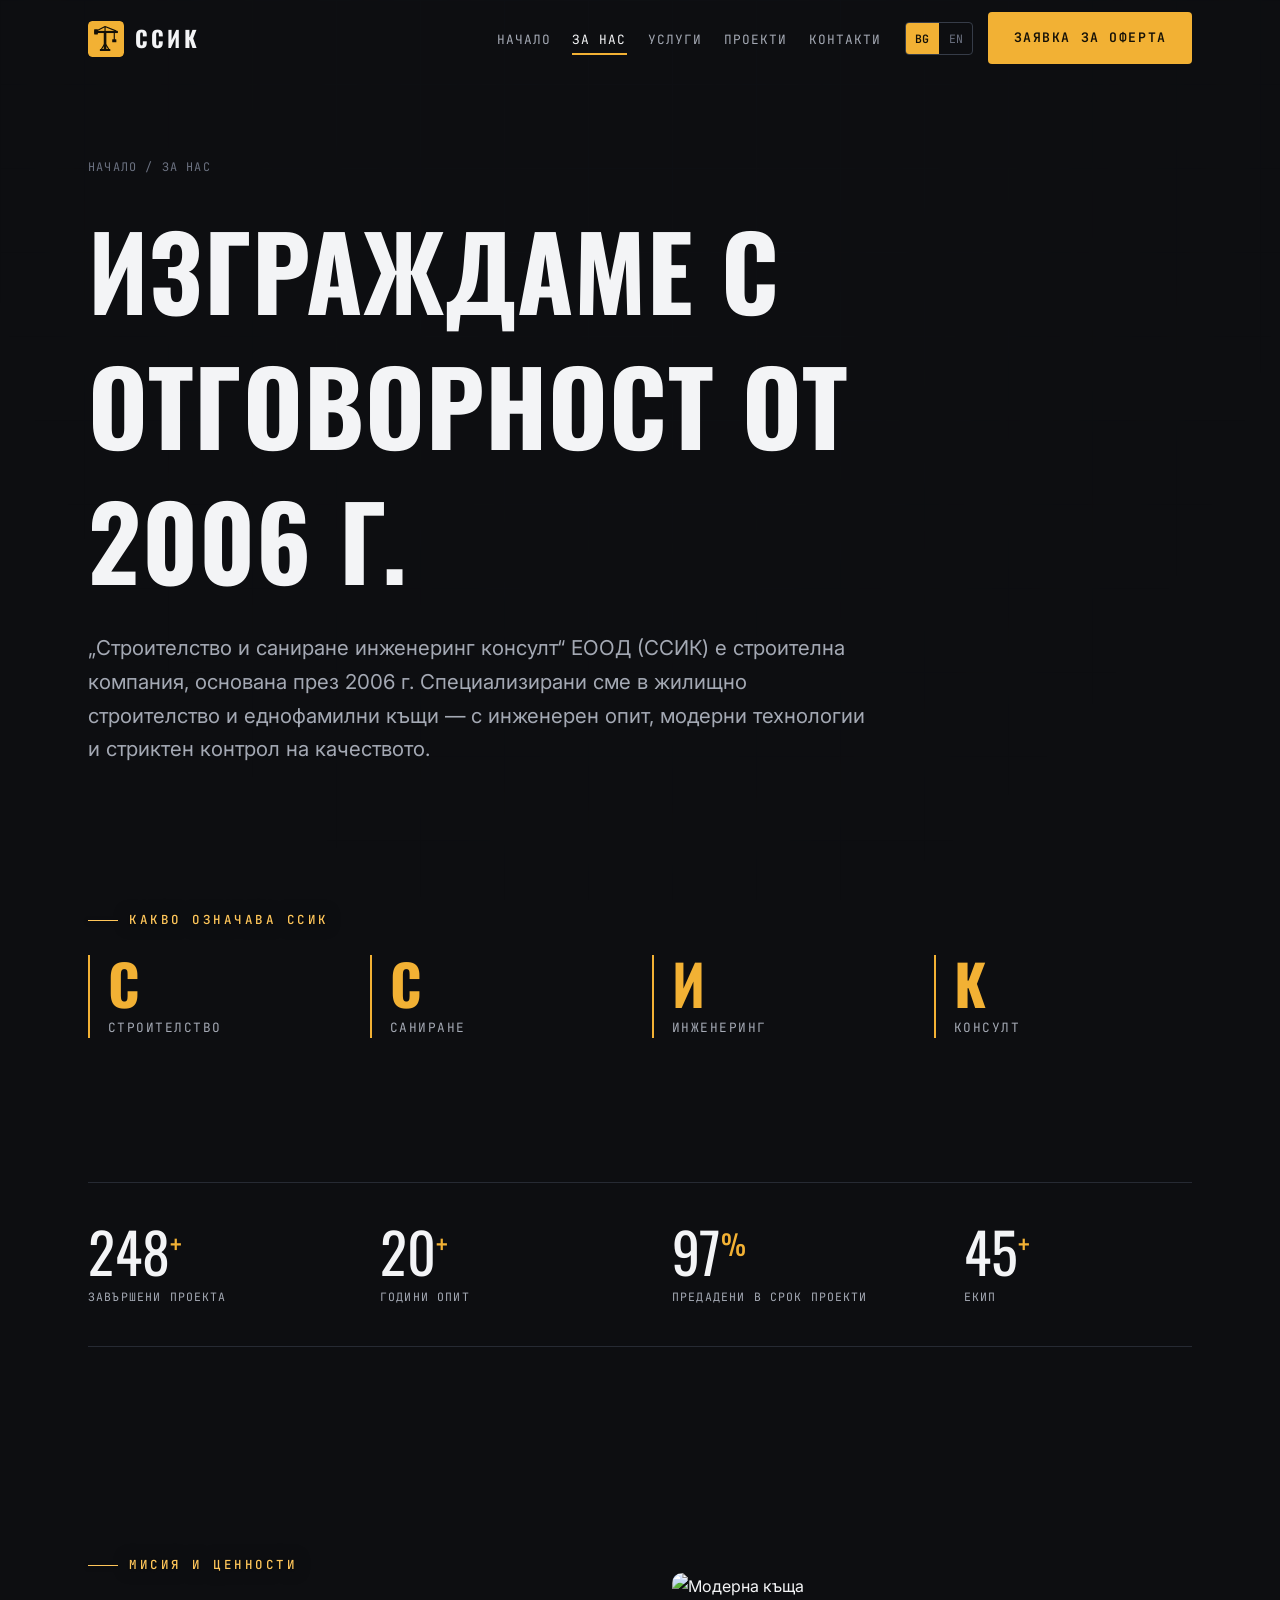
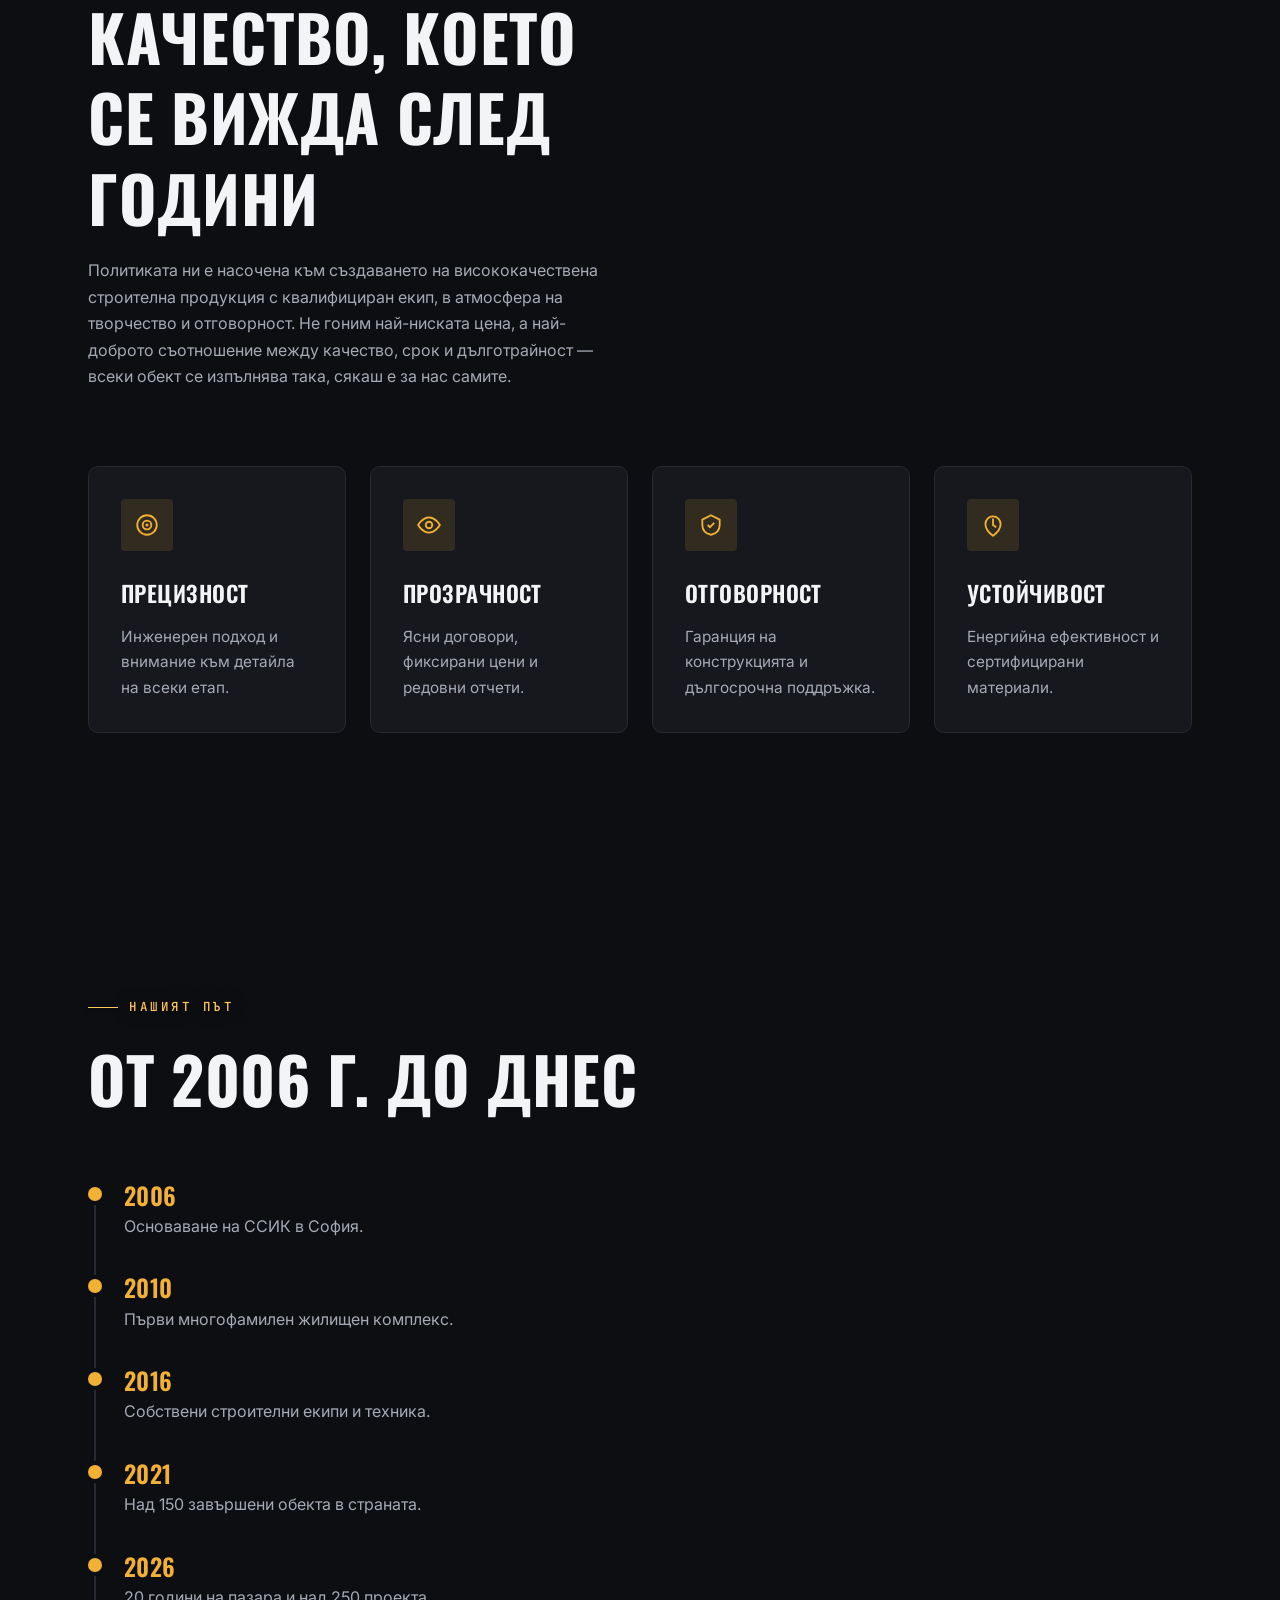
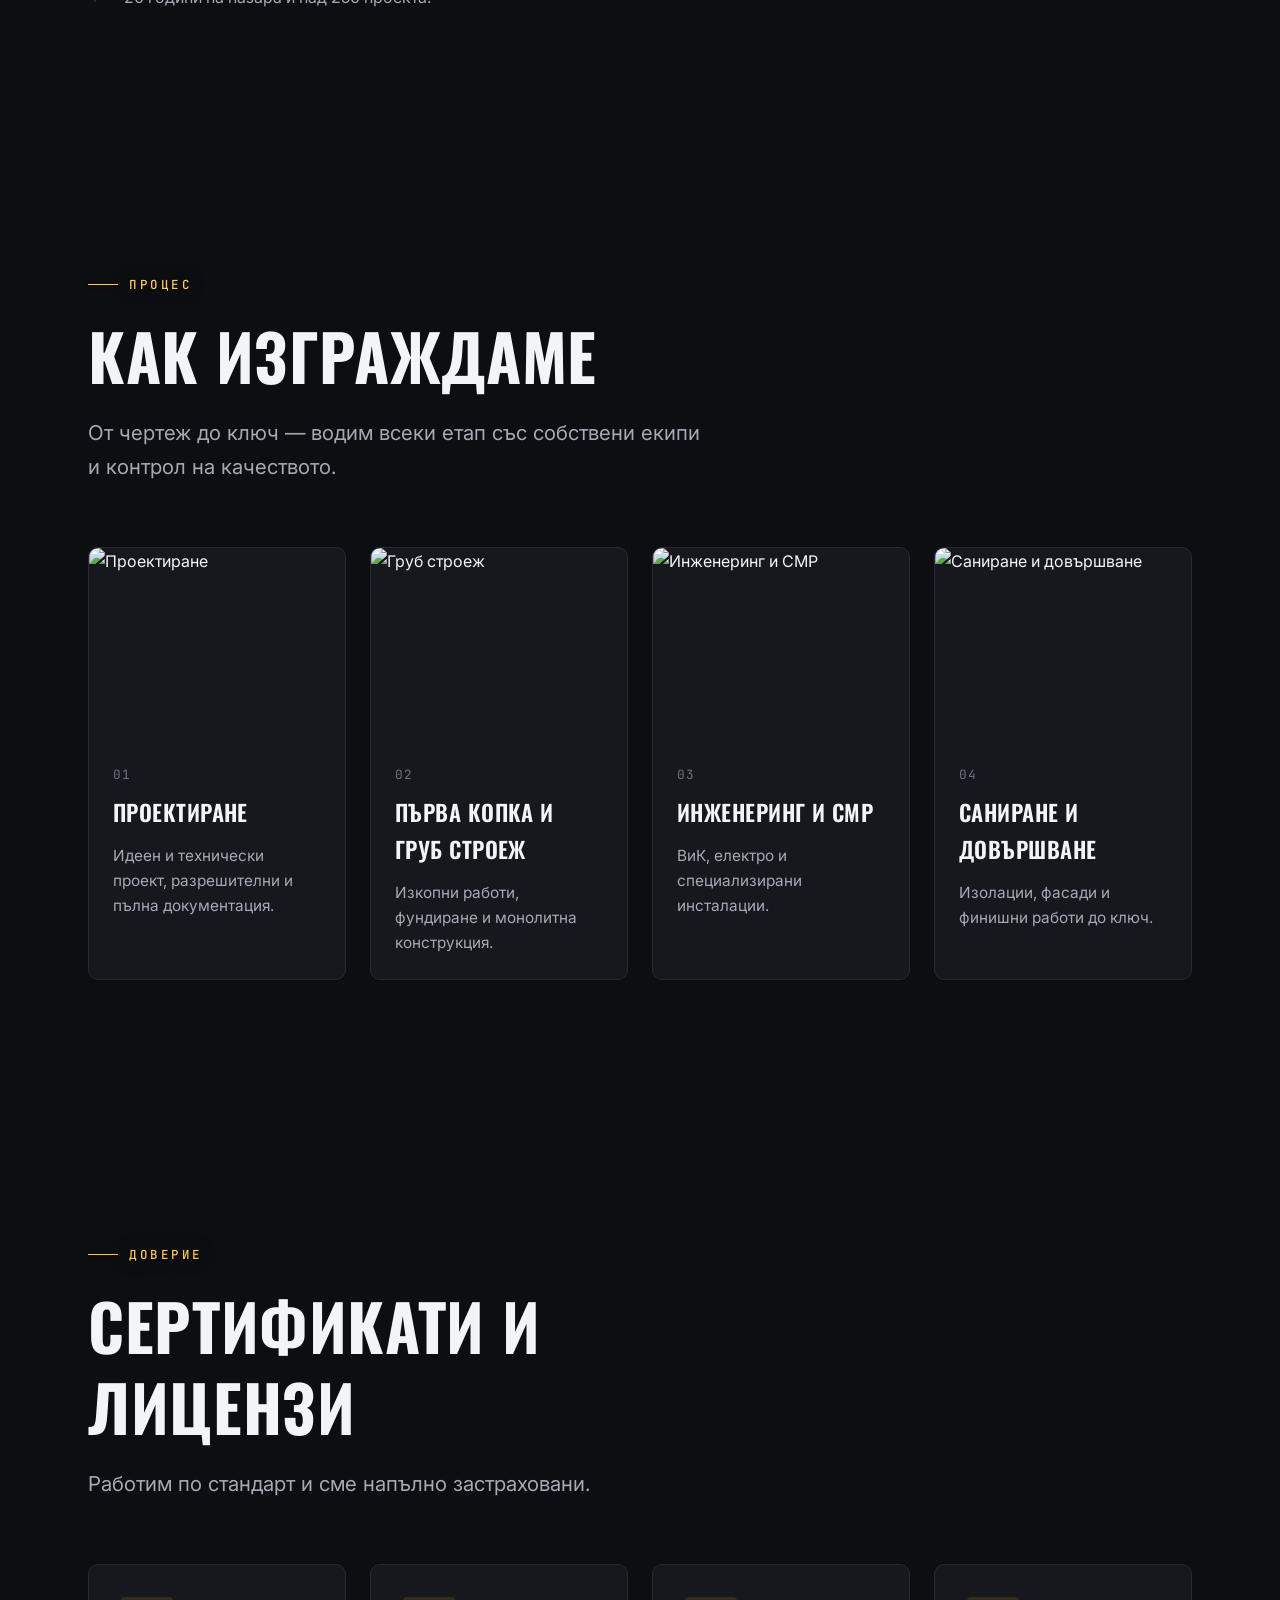
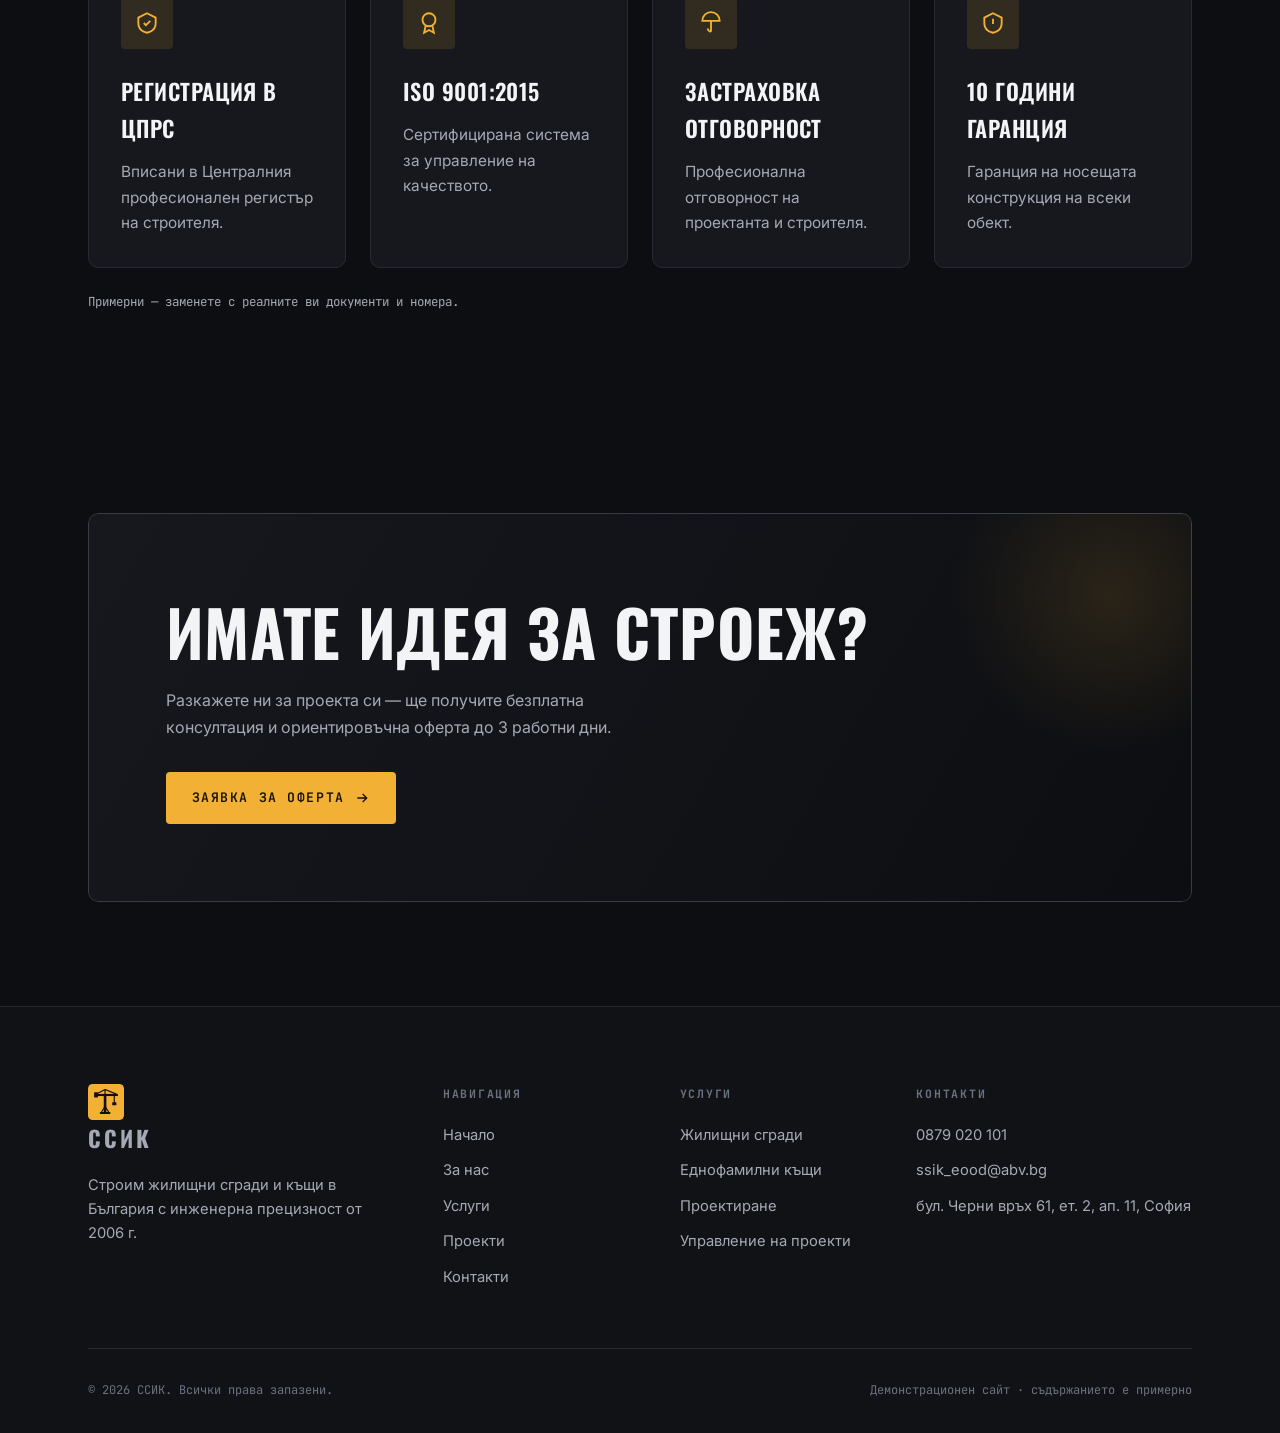
==== commit b7562310: "Добави реален текст "За нас", акронима ССИК и реалните обекти Данни от стария сайт (saniranebg.com):" ====
--- a/about.html
+++ b/about.html
@@ -9,7 +9,7 @@
   <link rel="preconnect" href="https://fonts.googleapis.com" />
   <link rel="preconnect" href="https://fonts.gstatic.com" crossorigin />
   <link href="https://fonts.googleapis.com/css2?family=Oswald:wght@400;500;600;700&family=Inter:wght@300;400;500;600;700&family=JetBrains+Mono:wght@400;500&display=swap" rel="stylesheet" />
-  <link rel="stylesheet" href="assets/css/styles.css?v=1783719169" />
+  <link rel="stylesheet" href="assets/css/styles.css?v=1783720333" />
 </head>
 <body>
   <header class="site-header">
@@ -49,6 +49,19 @@
       </div>
     </section>
 
+    <!-- ACRONYM -->
+    <section class="section section--tight">
+      <div class="container">
+        <p class="eyebrow reveal-up" data-i18n="about.acr.eyebrow">Какво означава ССИК</p>
+        <div class="acronym" data-stagger>
+          <div class="acr"><span class="acr__l">С</span><span class="acr__w" data-i18n="about.acr.w1">Строителство</span></div>
+          <div class="acr"><span class="acr__l">С</span><span class="acr__w" data-i18n="about.acr.w2">Саниране</span></div>
+          <div class="acr"><span class="acr__l">И</span><span class="acr__w" data-i18n="about.acr.w3">Инженеринг</span></div>
+          <div class="acr"><span class="acr__l">К</span><span class="acr__w" data-i18n="about.acr.w4">Консулт</span></div>
+        </div>
+      </div>
+    </section>
+
     <!-- STATS STRIP -->
     <section class="section section--tight">
       <div class="container">
@@ -212,8 +225,8 @@
 
   <script src="https://cdnjs.cloudflare.com/ajax/libs/gsap/3.12.5/gsap.min.js" defer></script>
   <script src="https://cdnjs.cloudflare.com/ajax/libs/gsap/3.12.5/ScrollTrigger.min.js" defer></script>
-  <script src="assets/js/i18n.js?v=1783719169" defer></script>
-  <script src="assets/js/main.js?v=1783719169" defer></script>
+  <script src="assets/js/i18n.js?v=1783720333" defer></script>
+  <script src="assets/js/main.js?v=1783720333" defer></script>
   <script>document.getElementById('year').textContent = new Date().getFullYear();</script>
 </body>
 </html>
--- a/assets/css/styles.css
+++ b/assets/css/styles.css
@@ -369,6 +369,13 @@
 .step::after { content: ""; position: absolute; top: -2px; left: 0; width: 40%; height: 2px; background: var(--accent); }
 .step h4 { font-family: var(--font-display); text-transform: uppercase; font-size: 1.2rem; font-weight: 600; margin-bottom: 0.5rem; }
 .step p { color: var(--fg-muted); font-size: 0.92rem; }
+
+/* ---------- Acronym ---------- */
+.acronym { display: grid; grid-template-columns: repeat(4, 1fr); gap: 1.5rem; margin-top: 1.5rem; }
+.acr { border-left: 2px solid var(--accent); padding-left: 1.1rem; }
+.acr__l { display: block; font-family: var(--font-display); font-weight: 700; font-size: clamp(2.5rem, 5vw, 3.5rem); line-height: 1; color: var(--accent); }
+.acr__w { display: block; margin-top: 0.35rem; font-family: var(--font-mono); font-size: 0.8rem; letter-spacing: 0.12em; text-transform: uppercase; color: var(--fg-muted); }
+@media (max-width: 700px) { .acronym { grid-template-columns: repeat(2, 1fr); gap: 1.75rem 1.25rem; } }
 
 /* ---------- Timeline ---------- */
 .timeline { position: relative; max-width: 720px; }
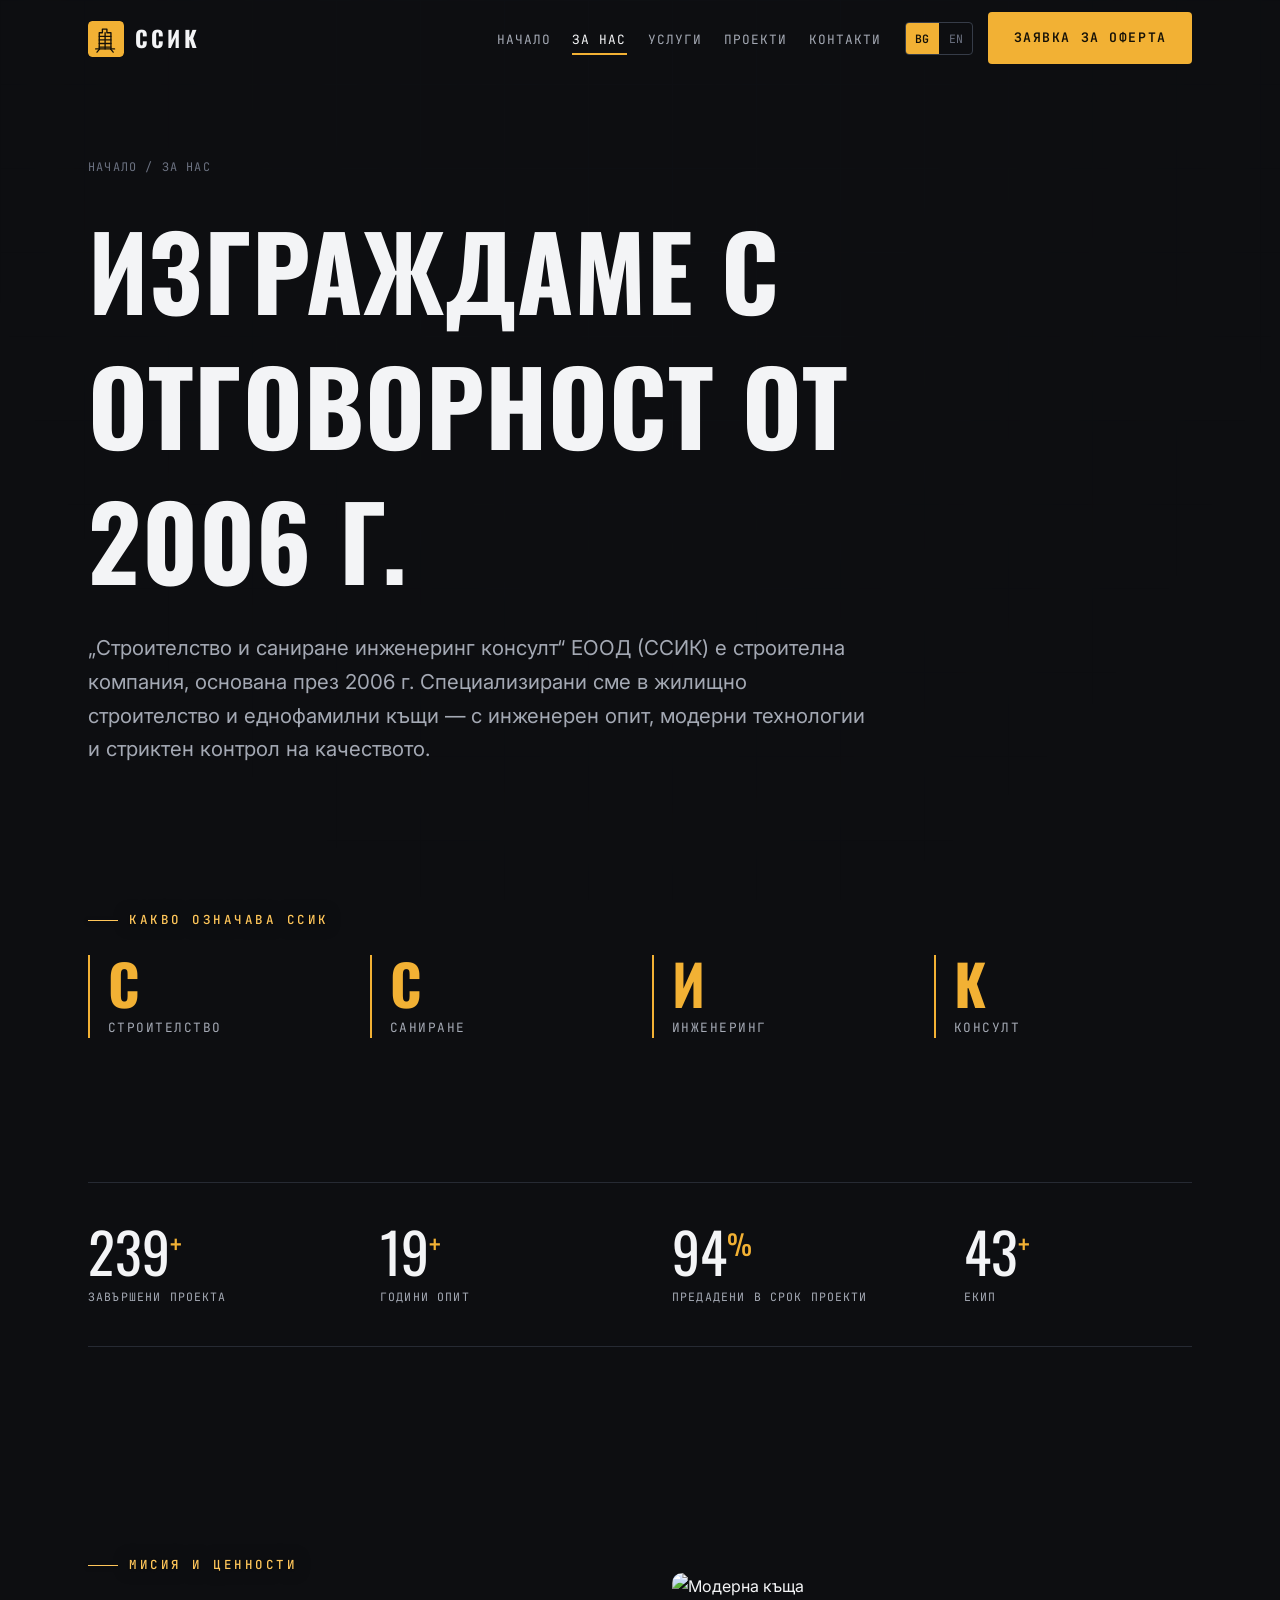
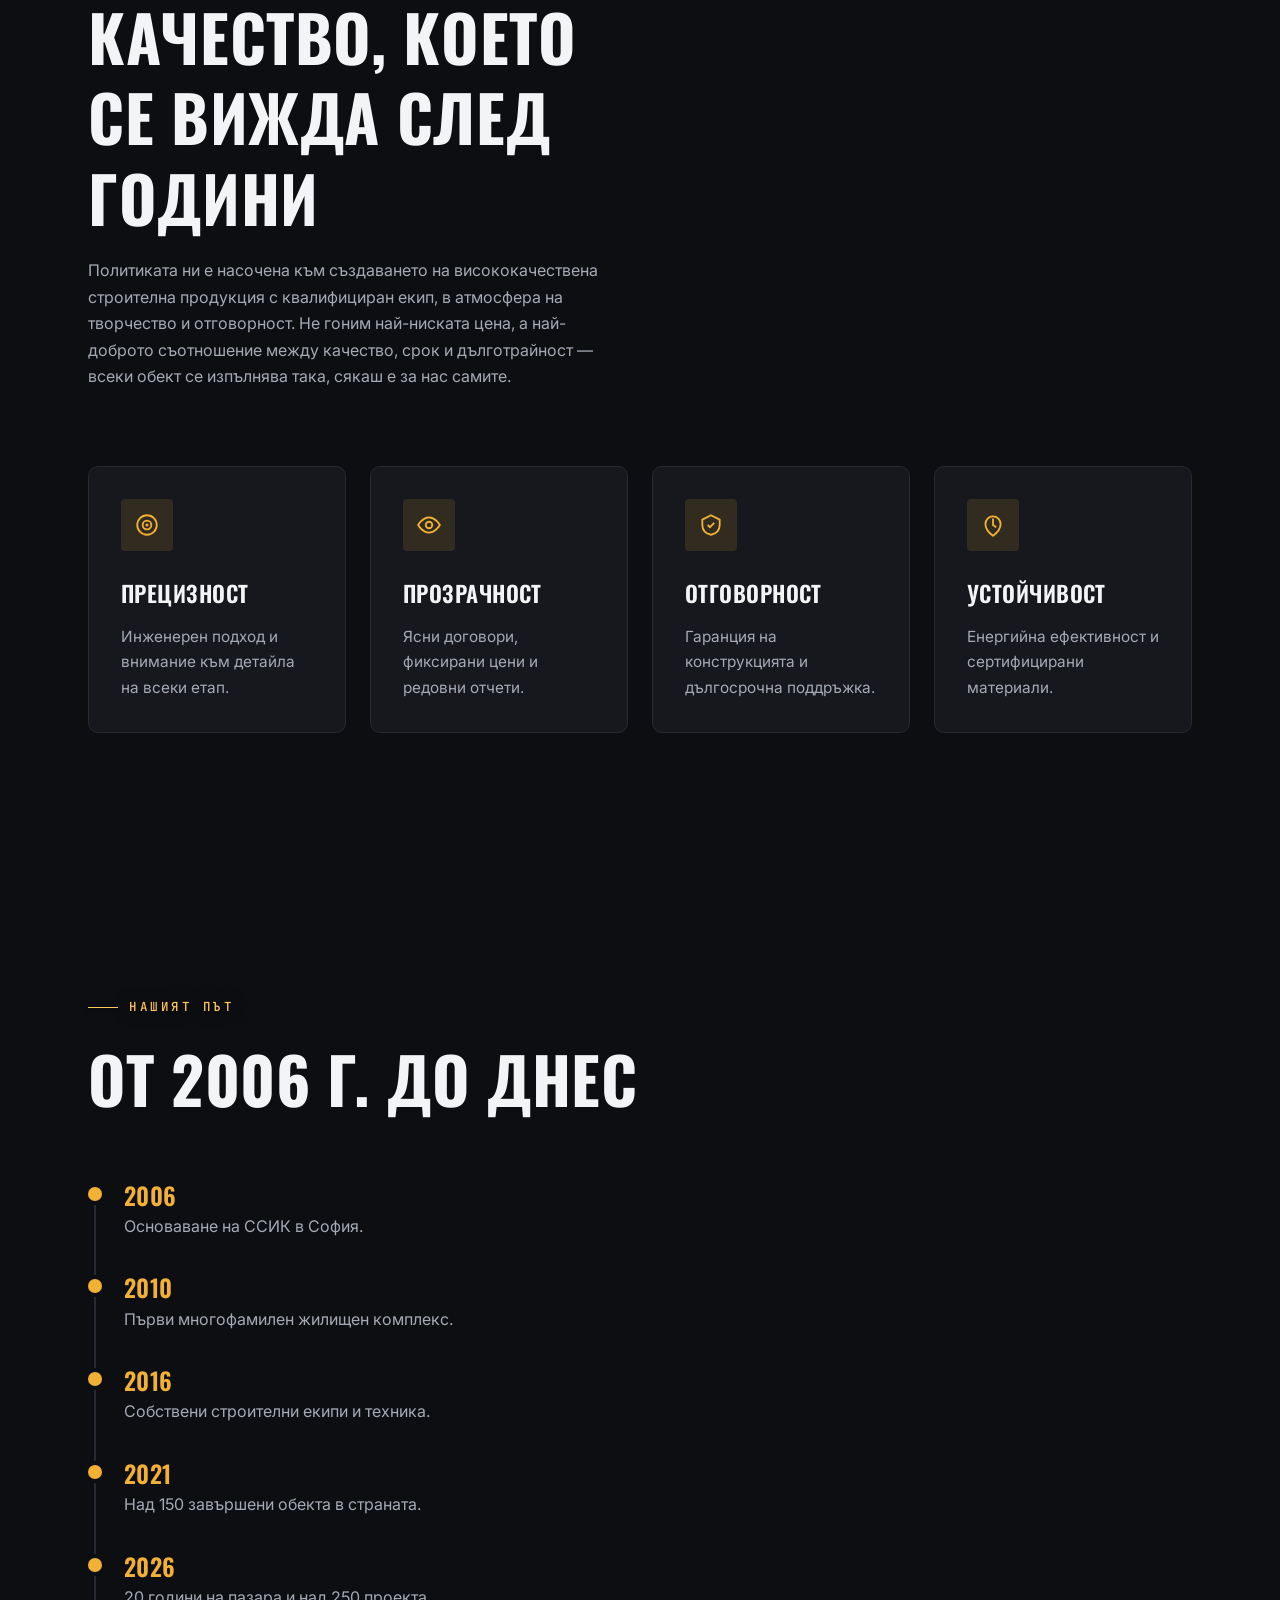
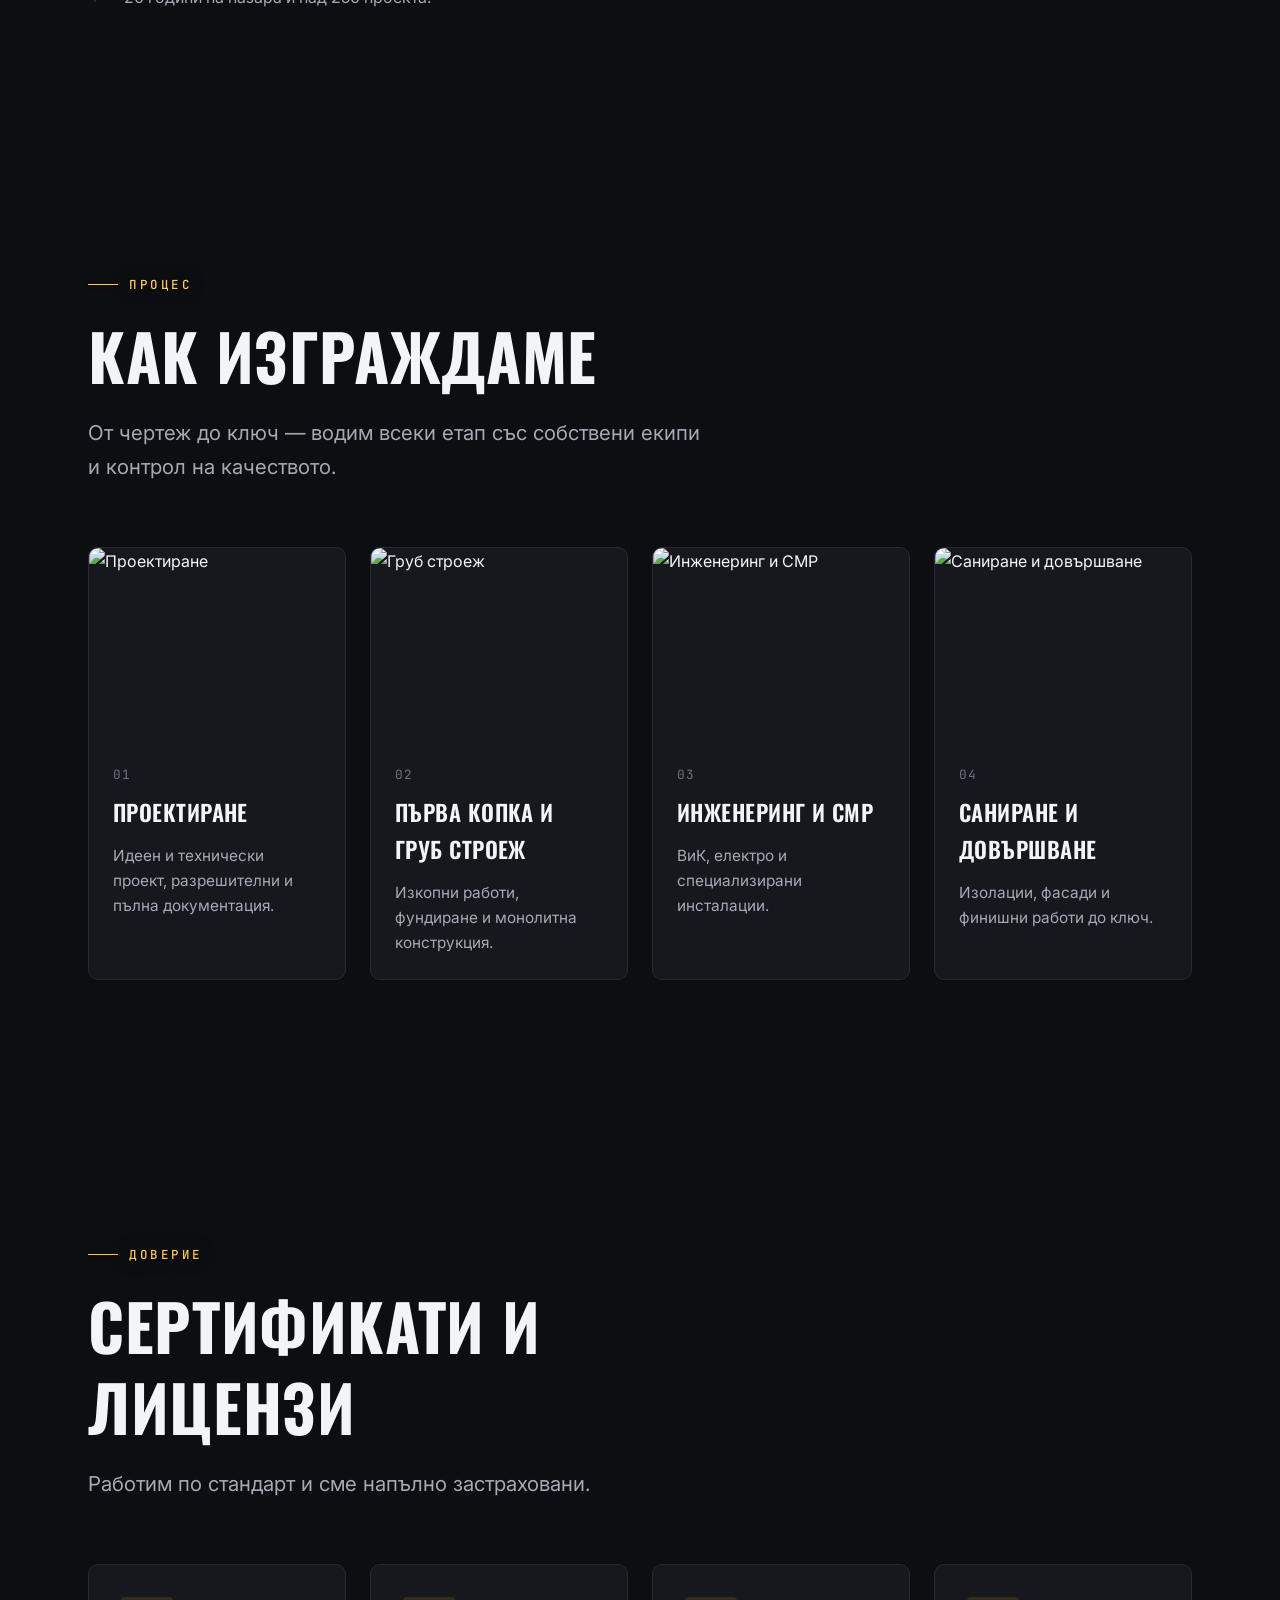
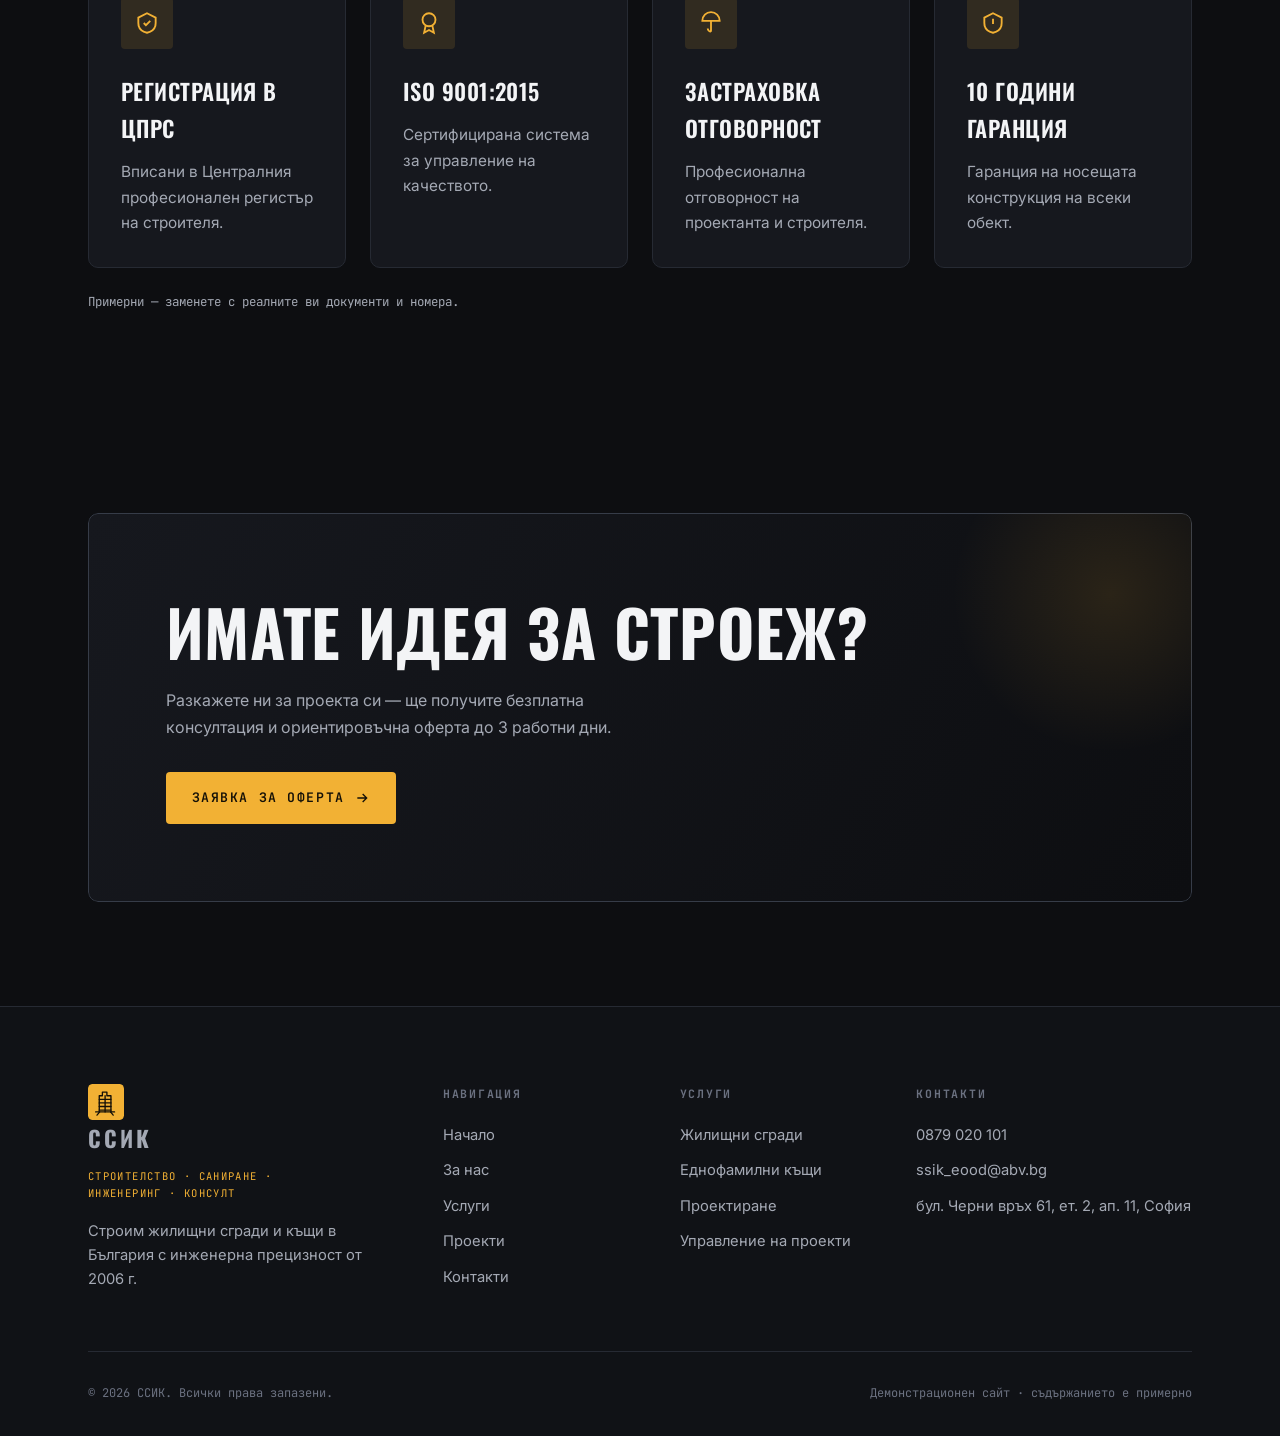
==== commit 1932ed18: "Логото по мотив на реалното (сграда) + таглайн и favicon - Иконата logo-mark.svg е преработена по ре" ====
--- a/about.html
+++ b/about.html
@@ -9,7 +9,8 @@
   <link rel="preconnect" href="https://fonts.googleapis.com" />
   <link rel="preconnect" href="https://fonts.gstatic.com" crossorigin />
   <link href="https://fonts.googleapis.com/css2?family=Oswald:wght@400;500;600;700&family=Inter:wght@300;400;500;600;700&family=JetBrains+Mono:wght@400;500&display=swap" rel="stylesheet" />
-  <link rel="stylesheet" href="assets/css/styles.css?v=1783720333" />
+  <link rel="icon" type="image/svg+xml" href="assets/img/logo-mark.svg" />
+  <link rel="stylesheet" href="assets/css/styles.css?v=1784240022" />
 </head>
 <body>
   <header class="site-header">
@@ -204,6 +205,7 @@
       <div class="footer-grid">
         <div class="footer-col footer-brand">
           <a class="brand" href="index.html"><img class="brand__logo" src="assets/img/logo-mark.svg" alt="" width="36" height="36" /><span class="brand__name">ССИК</span></a>
+          <p class="brand__acr" data-i18n="ft.acr">Строителство · Саниране · Инженеринг · Консулт</p>
           <p class="muted" data-i18n="ft.tag">Строим жилищни сгради и къщи в България с инженерна прецизност от 2006 г.</p>
         </div>
         <div class="footer-col"><h5 data-i18n="ft.nav">Навигация</h5>
@@ -225,8 +227,8 @@
 
   <script src="https://cdnjs.cloudflare.com/ajax/libs/gsap/3.12.5/gsap.min.js" defer></script>
   <script src="https://cdnjs.cloudflare.com/ajax/libs/gsap/3.12.5/ScrollTrigger.min.js" defer></script>
-  <script src="assets/js/i18n.js?v=1783720333" defer></script>
-  <script src="assets/js/main.js?v=1783720333" defer></script>
+  <script src="assets/js/i18n.js?v=1784240022" defer></script>
+  <script src="assets/js/main.js?v=1784240022" defer></script>
   <script>document.getElementById('year').textContent = new Date().getFullYear();</script>
 </body>
 </html>
--- a/assets/css/styles.css
+++ b/assets/css/styles.css
@@ -192,6 +192,7 @@
   font-size: 1.4rem; letter-spacing: 0.14em; text-transform: uppercase;
 }
 .brand__name b { color: var(--accent); font-weight: 700; }
+.footer-brand .brand__acr { margin-top: 0.55rem; font-family: var(--font-mono); font-size: 0.66rem; letter-spacing: 0.13em; text-transform: uppercase; color: var(--accent); }
 
 .nav { display: flex; align-items: center; gap: 1.5rem; }
 .nav__links { display: flex; align-items: center; gap: 1.35rem; }
